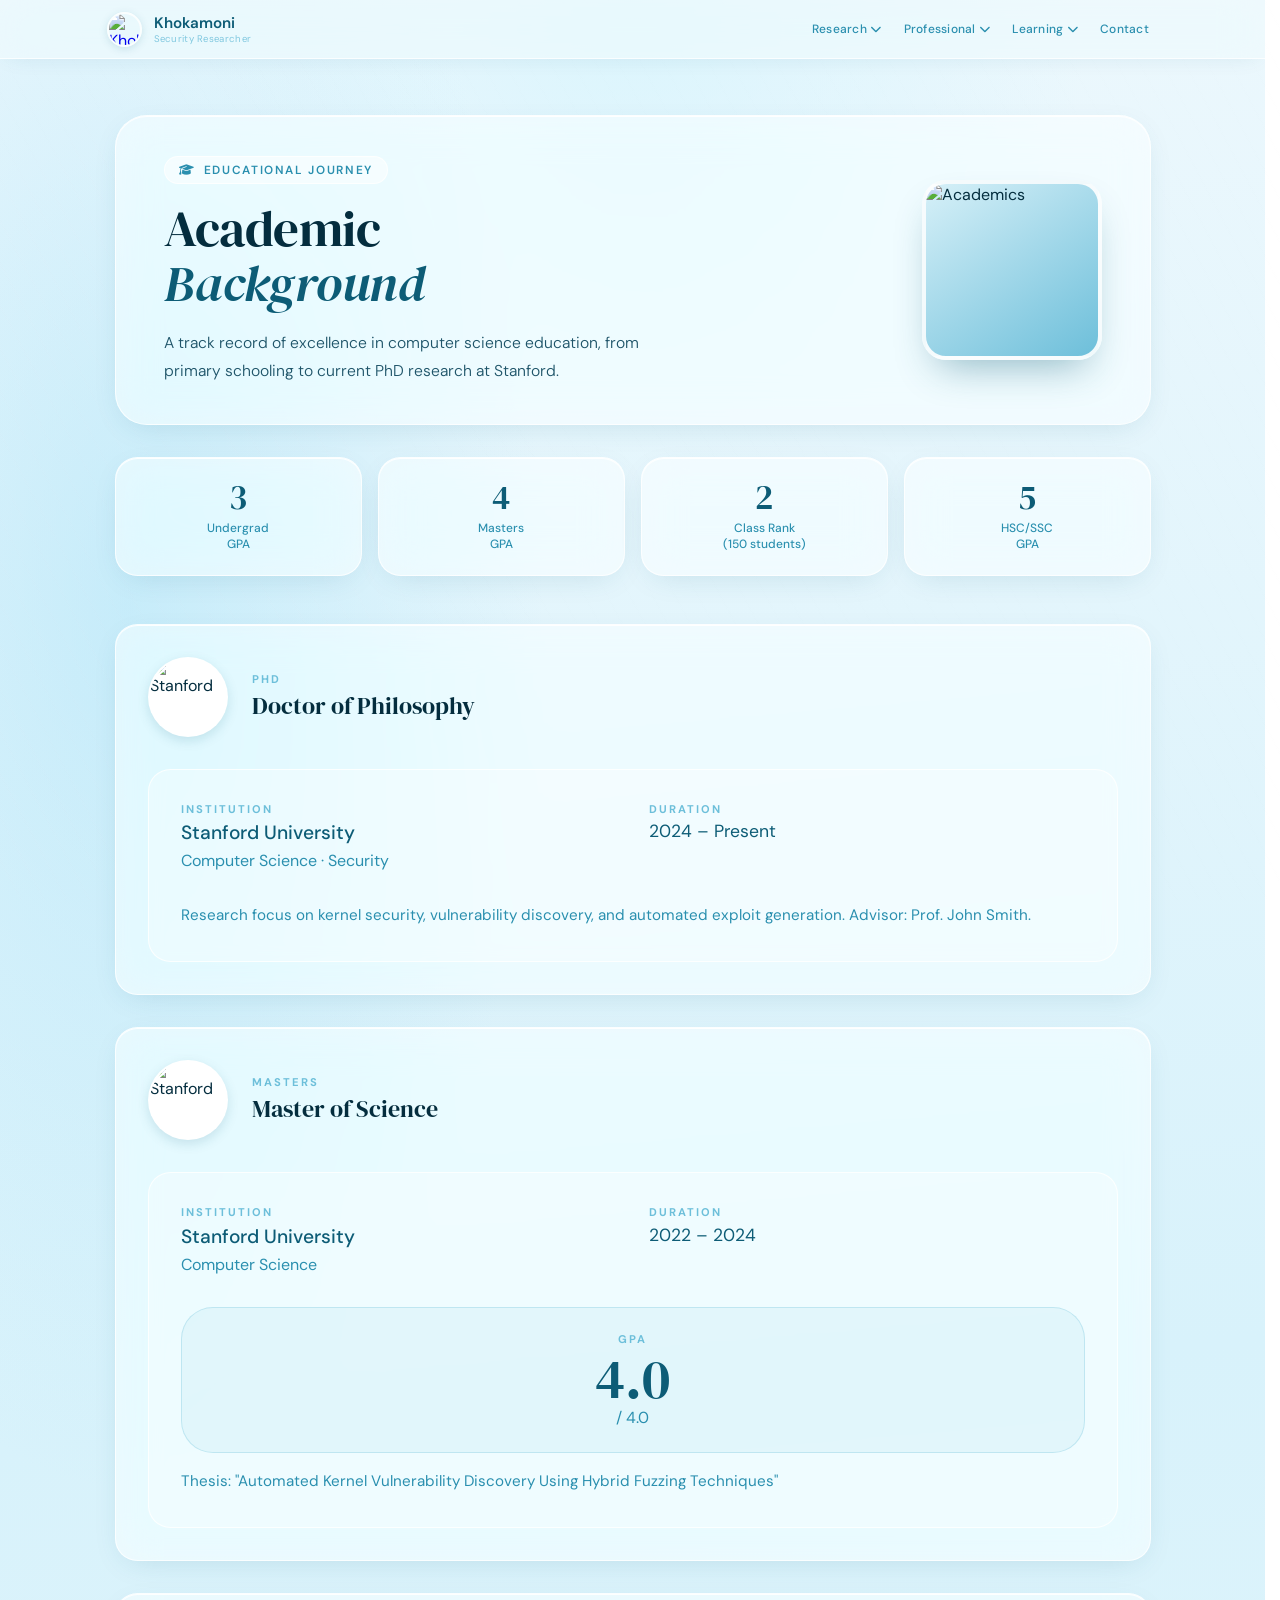
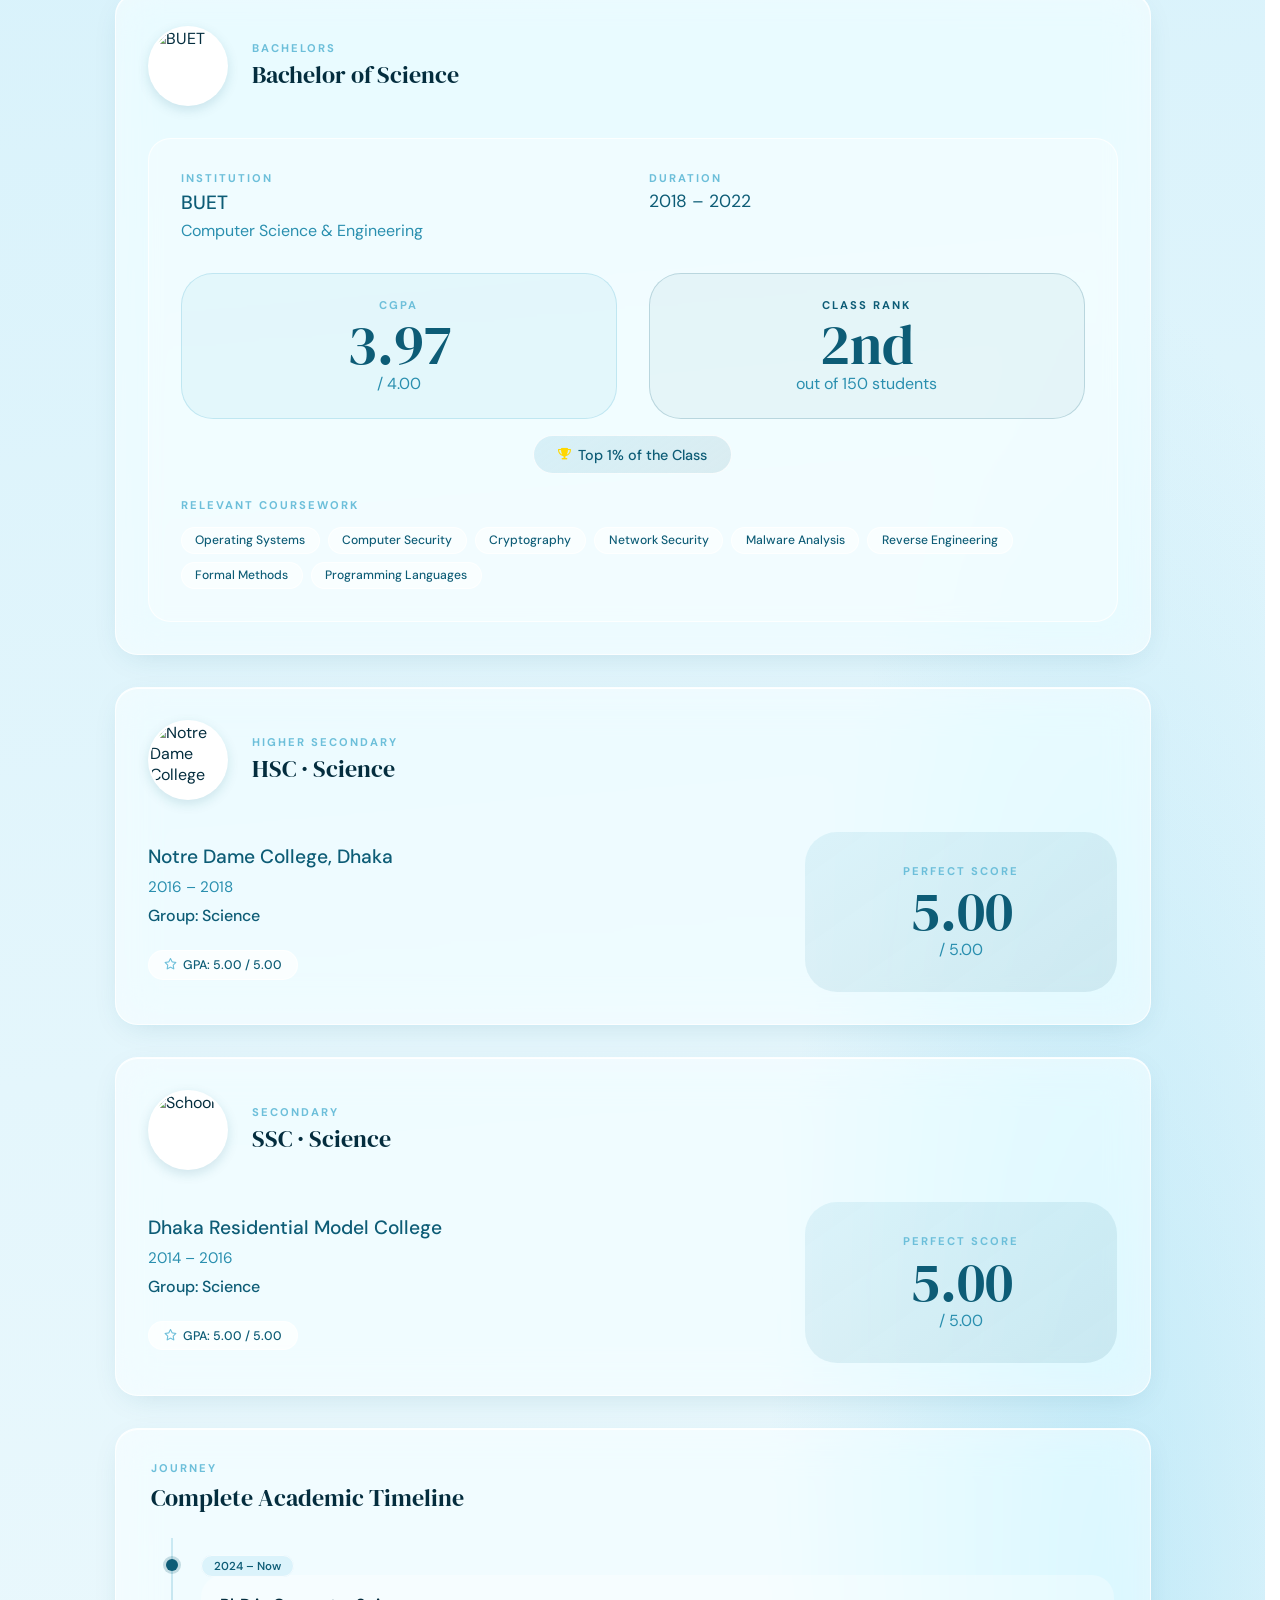
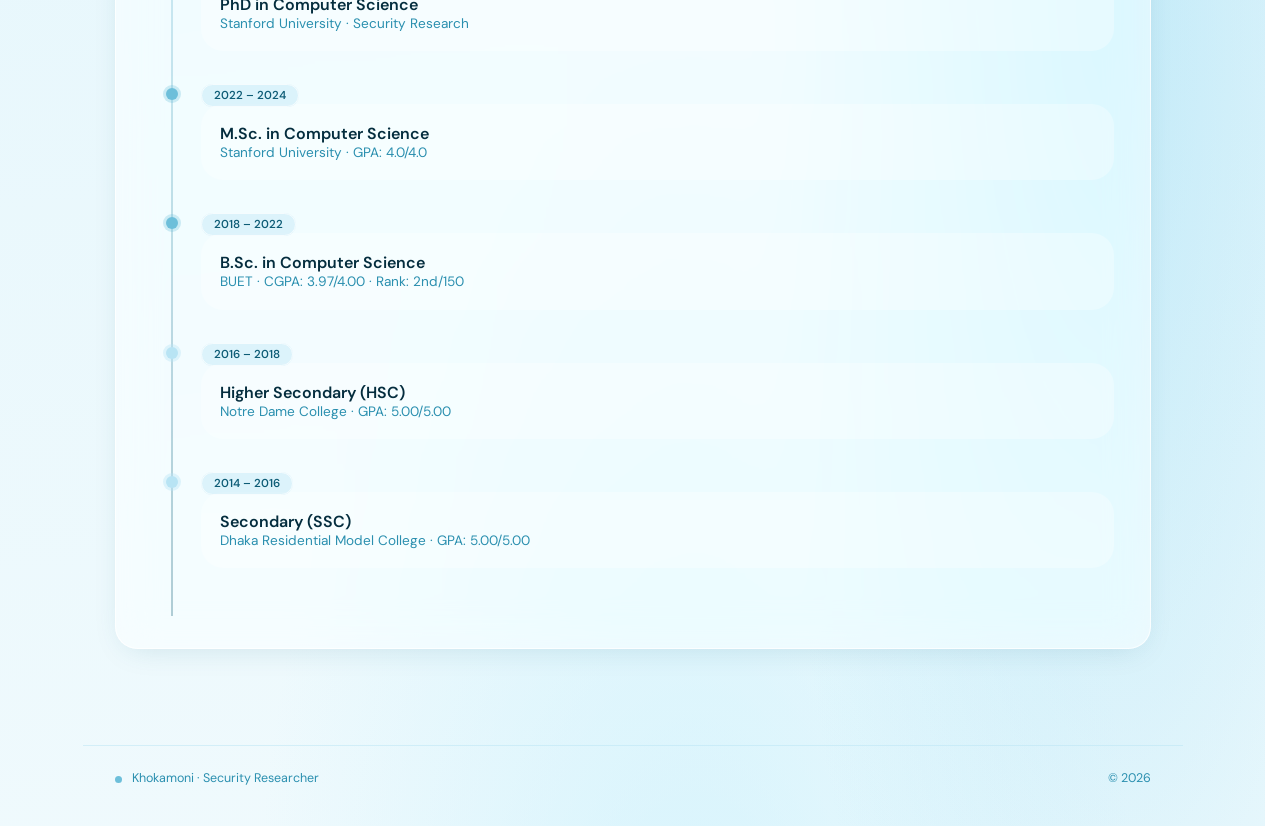
==== academics.html @ 945f4820 "Add all blueprint" ====
<!DOCTYPE html>
<html lang="en">
<head>
    <meta charset="UTF-8">
    <meta name="viewport" content="width=device-width, initial-scale=1.0">
    <title>Academics - Khokamoni · Security Researcher</title>
    
    <!-- Fonts -->
    <link rel="preconnect" href="https://fonts.googleapis.com">
    <link rel="preconnect" href="https://fonts.gstatic.com" crossorigin>
    <link href="https://fonts.googleapis.com/css2?family=DM+Sans:wght@300;400;500;600&family=DM+Serif+Display&display=swap" rel="stylesheet">
    
    <!-- Font Awesome -->
    <link rel="stylesheet" href="https://cdnjs.cloudflare.com/ajax/libs/font-awesome/6.5.0/css/all.min.css">
    
    <!-- Custom CSS -->
    <link rel="stylesheet" href="css/style.css">
</head>
<body>
    <!-- Navbar (same structure) -->
    <nav>
        <div class="nav-inner">
            <a href="index.html" class="nav-brand">
                <div class="profile-image-container">
                    <img src="images/profile/khoka.jpeg" alt="Khokamoni" class="profile-image">
                </div>
                <div class="brand-text">
                    <span class="brand-name">Khokamoni</span>
                    <span class="brand-alias">Security Researcher</span>
                </div>
            </a>
            
            <button class="menu-toggle" id="menuToggle">
                <span class="menu-toggle__line menu-toggle__line--1"></span>
                <span class="menu-toggle__line menu-toggle__line--2"></span>
            </button>
            
            <ul class="nav-links" id="navLinks">
                <li class="dropdown">
                    <a href="javascript:void(0);" class="dropdown-toggle">
                        Research <i class="fa-solid fa-chevron-down dropdown-arrow"></i>
                    </a>
                    <ul class="dropdown-menu">
                        <li><a href="research.html">Research Areas</a></li>
                        <li><a href="publications.html">Publications</a></li>
                        <li><a href="cves.html">CVEs</a></li>
                        <li><a href="projects.html">Projects</a></li>
                    </ul>
                </li>
                
                <li class="dropdown">
                    <a href="javascript:void(0);" class="dropdown-toggle">
                        Professional <i class="fa-solid fa-chevron-down dropdown-arrow"></i>
                    </a>
                    <ul class="dropdown-menu">
                        <li><a href="experience.html">Experience</a></li>
                        <li><a href="affiliation.html">Affiliations</a></li>
                        <li><a href="academics.html" class="active">Academics</a></li>
                        <li><a href="achievements.html">Achievements</a></li>
                    </ul>
                </li>
                
                <li class="dropdown">
                    <a href="javascript:void(0);" class="dropdown-toggle">
                        Learning <i class="fa-solid fa-chevron-down dropdown-arrow"></i>
                    </a>
                    <ul class="dropdown-menu">
                        <li><a href="mooc.html">MOOC Certifications</a></li>
                        <li><a href="blog/index.html">Blog</a></li>
                    </ul>
                </li>
                
                <li><a href="contact.html">Contact</a></li>
            </ul>
        </div>
    </nav>

    <main class="page">
        <!-- Hero -->
        <section class="hero glass" style="padding: 2.5rem 3rem;">
            <div class="hero-text">
                <div class="hero-eyebrow">
                    <i class="fa-solid fa-graduation-cap"></i>
                    Educational Journey
                </div>
                <h1 class="hero-name">Academic<br><em>Background</em></h1>
                <p class="hero-bio">
                    A track record of excellence in computer science education,
                    from primary schooling to current PhD research at Stanford.
                </p>
            </div>
            <div class="hero-avatar-container">
                <img src="images/profile/academics-bio.jpg" alt="Academics" class="hero-bio-image">
            </div>
        </section>

        <!-- Stats -->
        <div class="stats-row" style="margin-top: 2rem;">
            <div class="stat-card glass">
                <div class="stat-val">3.97</div>
                <div class="stat-lbl">Undergrad<br>GPA</div>
            </div>
            <div class="stat-card glass">
                <div class="stat-val">4.0</div>
                <div class="stat-lbl">Masters<br>GPA</div>
            </div>
            <div class="stat-card glass">
                <div class="stat-val">2nd</div>
                <div class="stat-lbl">Class Rank<br>(150 students)</div>
            </div>
            <div class="stat-card glass">
                <div class="stat-val">5.00</div>
                <div class="stat-lbl">HSC/SSC<br>GPA</div>
            </div>
        </div>

        <!-- PhD Section -->
        <section style="margin-top: 3rem;">
            <div class="panel glass" style="padding: 2rem; margin-bottom: 2rem;">
                <div class="academic-header">
                    <div class="academic-icon" style="background: white;">
                        <img src="images/institutions/stanford-logo.png" alt="Stanford" class="circular-logo">
                    </div>
                    <div>
                        <p class="sec-eye" style="margin-bottom: 0.2rem;">PhD</p>
                        <h2 class="sec-title" style="margin-bottom: 0;">Doctor of Philosophy</h2>
                    </div>
                </div>

                <div class="academic-detail-card">
                    <div class="academic-info-grid">
                        <div>
                            <p class="sec-eye" style="margin-bottom: 0.3rem;">Institution</p>
                            <p class="academic-institution-name">Stanford University</p>
                            <p class="academic-field-study">Computer Science · Security</p>
                        </div>
                        <div>
                            <p class="sec-eye" style="margin-bottom: 0.3rem;">Duration</p>
                            <p class="academic-duration">2024 – Present</p>
                        </div>
                    </div>
                    <p style="font-size: 0.95rem; color: var(--w-current); line-height: 1.7;">
                        Research focus on kernel security, vulnerability discovery, and automated exploit generation.
                        Advisor: Prof. John Smith.
                    </p>
                </div>
            </div>

            <!-- Masters Section -->
            <div class="panel glass" style="padding: 2rem; margin-bottom: 2rem;">
                <div class="academic-header">
                    <div class="academic-icon" style="background: white;">
                        <img src="images/institutions/stanford-logo.png" alt="Stanford" class="circular-logo">
                    </div>
                    <div>
                        <p class="sec-eye" style="margin-bottom: 0.2rem;">Masters</p>
                        <h2 class="sec-title" style="margin-bottom: 0;">Master of Science</h2>
                    </div>
                </div>

                <div class="academic-detail-card">
                    <div class="academic-info-grid">
                        <div>
                            <p class="sec-eye" style="margin-bottom: 0.3rem;">Institution</p>
                            <p class="academic-institution-name">Stanford University</p>
                            <p class="academic-field-study">Computer Science</p>
                        </div>
                        <div>
                            <p class="sec-eye" style="margin-bottom: 0.3rem;">Duration</p>
                            <p class="academic-duration">2022 – 2024</p>
                        </div>
                    </div>

                    <div class="academic-gpa-row">
                        <div class="academic-gpa-card">
                            <p class="sec-eye" style="color: var(--w-teal);">GPA</p>
                            <p class="academic-gpa-value">4.0</p>
                            <p class="academic-gpa-scale">/ 4.0</p>
                        </div>
                    </div>

                    <p style="font-size: 0.95rem; color: var(--w-current); line-height: 1.7; margin-top: 1rem;">
                        Thesis: "Automated Kernel Vulnerability Discovery Using Hybrid Fuzzing Techniques"
                    </p>
                </div>
            </div>

            <!-- Bachelors Section -->
            <div class="panel glass" style="padding: 2rem; margin-bottom: 2rem;">
                <div class="academic-header">
                    <div class="academic-icon" style="background: white;">
                        <img src="images/institutions/buet-logo.png" alt="BUET" class="circular-logo">
                    </div>
                    <div>
                        <p class="sec-eye" style="margin-bottom: 0.2rem;">Bachelors</p>
                        <h2 class="sec-title" style="margin-bottom: 0;">Bachelor of Science</h2>
                    </div>
                </div>

                <div class="academic-detail-card">
                    <div class="academic-info-grid">
                        <div>
                            <p class="sec-eye" style="margin-bottom: 0.3rem;">Institution</p>
                            <p class="academic-institution-name">BUET</p>
                            <p class="academic-field-study">Computer Science & Engineering</p>
                        </div>
                        <div>
                            <p class="sec-eye" style="margin-bottom: 0.3rem;">Duration</p>
                            <p class="academic-duration">2018 – 2022</p>
                        </div>
                    </div>

                    <div class="academic-gpa-row">
                        <div class="academic-gpa-card">
                            <p class="sec-eye" style="color: var(--w-teal);">CGPA</p>
                            <p class="academic-gpa-value">3.97</p>
                            <p class="academic-gpa-scale">/ 4.00</p>
                        </div>
                        <div class="academic-rank-card">
                            <p class="sec-eye" style="color: var(--w-depth);">Class Rank</p>
                            <p class="academic-rank-value">2nd</p>
                            <p class="academic-rank-desc">out of 150 students</p>
                        </div>
                    </div>

                    <div class="academic-badge-container">
                        <span class="tag academic-badge">
                            <i class="fa-solid fa-trophy" style="color: #ffd700;"></i>
                            Top 1% of the Class
                        </span>
                    </div>

                    <!-- Key Courses -->
                    <div style="margin-top: 1.5rem;">
                        <p class="sec-eye" style="margin-bottom: 0.8rem;">Relevant Coursework</p>
                        <div class="chips">
                            <span class="chip">Operating Systems</span>
                            <span class="chip">Computer Security</span>
                            <span class="chip">Cryptography</span>
                            <span class="chip">Network Security</span>
                            <span class="chip">Malware Analysis</span>
                            <span class="chip">Reverse Engineering</span>
                            <span class="chip">Formal Methods</span>
                            <span class="chip">Programming Languages</span>
                        </div>
                    </div>
                </div>
            </div>

            <!-- Higher Secondary (HSC) -->
            <div class="panel glass" style="padding: 2rem; margin-bottom: 2rem;">
                <div class="academic-header">
                    <div class="academic-icon" style="background: white;">
                        <img src="images/institutions/ndc-logo.png" alt="Notre Dame College" class="circular-logo">
                    </div>
                    <div>
                        <p class="sec-eye" style="margin-bottom: 0.2rem;">Higher Secondary</p>
                        <h2 class="sec-title" style="margin-bottom: 0;">HSC · Science</h2>
                    </div>
                </div>

                <div class="school-grid">
                    <div>
                        <p class="school-institution">Notre Dame College, Dhaka</p>
                        <p class="school-duration">2016 – 2018</p>
                        <p class="school-group">Group: Science</p>
                        
                        <div style="margin-top: 1.5rem;">
                            <span class="tag" style="background: rgba(255,255,255,0.7);">
                                <i class="fa-regular fa-star"></i> GPA: 5.00 / 5.00
                            </span>
                        </div>
                    </div>
                    
                    <div class="school-gpa-card">
                        <p class="sec-eye" style="color: var(--w-teal);">Perfect Score</p>
                        <p class="school-gpa-value">5.00</p>
                        <p class="school-gpa-scale">/ 5.00</p>
                    </div>
                </div>
            </div>

            <!-- Secondary (SSC) -->
            <div class="panel glass" style="padding: 2rem; margin-bottom: 2rem;">
                <div class="academic-header">
                    <div class="academic-icon" style="background: white;">
                        <img src="images/institutions/school-logo.png" alt="School" class="circular-logo">
                    </div>
                    <div>
                        <p class="sec-eye" style="margin-bottom: 0.2rem;">Secondary</p>
                        <h2 class="sec-title" style="margin-bottom: 0;">SSC · Science</h2>
                    </div>
                </div>

                <div class="school-grid">
                    <div>
                        <p class="school-institution">Dhaka Residential Model College</p>
                        <p class="school-duration">2014 – 2016</p>
                        <p class="school-group">Group: Science</p>
                        
                        <div style="margin-top: 1.5rem;">
                            <span class="tag" style="background: rgba(255,255,255,0.7);">
                                <i class="fa-regular fa-star"></i> GPA: 5.00 / 5.00
                            </span>
                        </div>
                    </div>
                    
                    <div class="school-gpa-card">
                        <p class="sec-eye" style="color: var(--w-teal);">Perfect Score</p>
                        <p class="school-gpa-value">5.00</p>
                        <p class="school-gpa-scale">/ 5.00</p>
                    </div>
                </div>
            </div>
        </section>

        <!-- Academic Timeline -->
        <section style="margin-top: 2rem;">
            <div class="panel glass">
                <p class="sec-eye">Journey</p>
                <h2 class="sec-title">Complete Academic Timeline</h2>
                
                <div class="timeline-container">
                    <div class="timeline-line"></div>
                    <div class="timeline-items">
                        <div class="timeline-item">
                            <div class="timeline-marker timeline-marker-current"></div>
                            <span class="tl-date current-date">2024 – Now</span>
                            <div class="timeline-content">
                                <p class="timeline-title">PhD in Computer Science</p>
                                <p class="timeline-subtitle">Stanford University · Security Research</p>
                            </div>
                        </div>
                        
                        <div class="timeline-item">
                            <div class="timeline-marker timeline-marker-masters"></div>
                            <span class="tl-date">2022 – 2024</span>
                            <div class="timeline-content">
                                <p class="timeline-title">M.Sc. in Computer Science</p>
                                <p class="timeline-subtitle">Stanford University · GPA: 4.0/4.0</p>
                            </div>
                        </div>
                        
                        <div class="timeline-item">
                            <div class="timeline-marker timeline-marker-bachelors"></div>
                            <span class="tl-date">2018 – 2022</span>
                            <div class="timeline-content">
                                <p class="timeline-title">B.Sc. in Computer Science</p>
                                <p class="timeline-subtitle">BUET · CGPA: 3.97/4.00 · Rank: 2nd/150</p>
                            </div>
                        </div>
                        
                        <div class="timeline-item">
                            <div class="timeline-marker timeline-marker-other"></div>
                            <span class="tl-date">2016 – 2018</span>
                            <div class="timeline-content">
                                <p class="timeline-title">Higher Secondary (HSC)</p>
                                <p class="timeline-subtitle">Notre Dame College · GPA: 5.00/5.00</p>
                            </div>
                        </div>
                        
                        <div class="timeline-item">
                            <div class="timeline-marker timeline-marker-other"></div>
                            <span class="tl-date">2014 – 2016</span>
                            <div class="timeline-content">
                                <p class="timeline-title">Secondary (SSC)</p>
                                <p class="timeline-subtitle">Dhaka Residential Model College · GPA: 5.00/5.00</p>
                            </div>
                        </div>
                    </div>
                </div>
            </div>
        </section>
    </main>

    <footer class="site-footer">
        <p><span class="pulse-dot"></span> Khokamoni · Security Researcher</p>
        <p>© 2026</p>
    </footer>

    <script src="js/main.js"></script>
</body>
</html>
---- css/style.css ----
/* ============================================
   CLEAR WATER THEME - Complete CSS
   ============================================ */

:root {
    /* water tones */
    --w-deep:      #e8f6fb;
    --w-surface:   #f0fafd;
    --w-shallow:   #d6f0f8;
    --w-mid:       #b8e4f4;
    --w-teal:      #6dbfda;
    --w-current:   #2a8faf;
    --w-depth:     #0d5c76;
    --w-abyss:     #042d3e;

    /* glass surfaces */
    --glass-1:  rgba(255, 255, 255, 0.55);
    --glass-2:  rgba(240, 250, 253, 0.40);
    --glass-3:  rgba(230, 247, 253, 0.25);
    --glass-border: rgba(255, 255, 255, 0.75);
    --glass-blur: blur(20px) saturate(160%);

    /* shadows */
    --shadow-card:  0 8px 32px -12px rgba(13, 92, 118, 0.18);
    --shadow-hover: 0 20px 48px -16px rgba(13, 92, 118, 0.30);
    --shadow-nav:   0 2px 24px -8px  rgba(13, 92, 118, 0.14);

    /* layout */
    --radius-sm:  0.85rem;
    --radius-md:  1.4rem;
    --radius-lg:  2rem;
    --radius-pill: 100px;
    --max-w: 1100px;
    --trans: all 0.22s cubic-bezier(0.4, 0, 0.2, 1);
}

/* ===== RESET ===== */
*,
*::before,
*::after {
    margin: 0;
    padding: 0;
    box-sizing: border-box;
}

html {
    scroll-behavior: smooth;
    font-size: 16px;
    overflow-y: scroll;
    scrollbar-gutter: stable;
}

body {
    font-family: "DM Sans", system-ui, sans-serif;
    color: var(--w-abyss);
    min-height: 100vh;
    background: radial-gradient(ellipse 60% 40% at 10% 15%, rgba(174, 228, 248, 0.55) 0%, transparent 55%),
                radial-gradient(ellipse 50% 60% at 88% 80%, rgba(147, 218, 243, 0.45) 0%, transparent 55%),
                radial-gradient(ellipse 70% 50% at 55% 105%, rgba(200, 240, 252, 0.65) 0%, transparent 50%),
                radial-gradient(ellipse 90% 30% at 50% 0%, rgba(215, 244, 253, 0.80) 0%, transparent 40%),
                linear-gradient(175deg, #edf8fd 0%, #d8f2fb 35%, #e4f6fc 65%, #f0fafd 100%);
    overflow-x: hidden;
}

body::before {
    content: "";
    position: fixed;
    inset: 0;
    z-index: 0;
    pointer-events: none;
    background: repeating-linear-gradient(62deg,
            transparent 0px,
            transparent 18px,
            rgba(255, 255, 255, 0.045) 18px,
            rgba(255, 255, 255, 0.045) 20px);
    opacity: 0.6;
}

/* ===== NAVBAR ===== */
nav {
    position: sticky;
    top: 0;
    z-index: 200;
    background: rgba(240, 250, 253, 0.72);
    backdrop-filter: var(--glass-blur);
    -webkit-backdrop-filter: var(--glass-blur);
    border-bottom: 1px solid var(--glass-border);
    box-shadow: var(--shadow-nav);
    width: 100%;
}

.nav-inner {
    max-width: var(--max-w);
    margin: 0 auto;
    padding: 0 1.5rem;
    height: 58px;
    display: flex;
    align-items: center;
    justify-content: space-between;
    position: relative;
}

/* Brand Styles */
.nav-brand {
    display: flex;
    align-items: center;
    gap: 0.75rem;
    text-decoration: none;
}

.brand-text {
    display: flex;
    flex-direction: column;
    line-height: 1.2;
}

.brand-name {
    font-size: 0.95rem;
    font-weight: 600;
    color: var(--w-depth);
}

.brand-alias {
    font-size: 0.6rem;
    font-weight: 400;
    color: var(--w-teal);
    letter-spacing: 0.3px;
    opacity: 0.85;
    margin-top: 1px;
}

.profile-image-container {
    width: 35px;
    height: 35px;
    border-radius: 50%;
    overflow: hidden;
    border: 2px solid rgba(255, 255, 255, 0.8);
    box-shadow: 0 2px 8px rgba(13, 92, 118, 0.15);
    flex-shrink: 0;
}

.profile-image {
    width: 100%;
    height: 100%;
    object-fit: cover;
}

.drop-icon {
    width: 26px;
    height: 26px;
    border-radius: 50%;
    background: linear-gradient(145deg, var(--w-mid), var(--w-teal));
    display: inline-flex;
    align-items: center;
    justify-content: center;
    color: #fff;
    font-size: 0.7rem;
    box-shadow: 0 4px 10px -4px rgba(42, 143, 175, 0.5);
}

/* Desktop Navigation Links */
.nav-links {
    display: flex;
    align-items: center;
    gap: 0.2rem;
    list-style: none;
    margin: 0;
    padding: 0;
}

.nav-links li {
    margin: 0;
    padding: 0;
    position: relative;
}

.nav-links a {
    font-size: 0.75rem;
    font-weight: 500;
    color: var(--w-current);
    text-decoration: none;
    padding: 0.35rem 0.6rem;
    border-radius: 100px;
    transition: var(--trans);
    display: inline-block;
    white-space: nowrap;
    letter-spacing: 0.02em;
}

.nav-links a:hover,
.nav-links a.active {
    background: rgba(255, 255, 255, 0.6);
    color: var(--w-depth);
}

/* Dropdown Styles */
.dropdown-toggle {
    display: flex;
    align-items: center;
    gap: 0.3rem;
}

.dropdown-arrow {
    font-size: 0.7rem;
    transition: transform 0.3s ease;
}

.dropdown:hover .dropdown-arrow {
    transform: rotate(180deg);
}

.dropdown-menu {
    position: absolute;
    top: 100%;
    left: 0;
    min-width: 200px;
    background: rgba(240, 250, 253, 0.95);
    backdrop-filter: var(--glass-blur);
    border-radius: 12px;
    padding: 0.5rem 0;
    margin-top: 0.5rem;
    list-style: none;
    opacity: 0;
    visibility: hidden;
    transform: translateY(-10px);
    transition: all 0.3s ease;
    box-shadow: 0 8px 24px rgba(13, 92, 118, 0.15);
    border: 1px solid var(--glass-border);
    z-index: 1000;
}

.dropdown:hover .dropdown-menu {
    opacity: 1;
    visibility: visible;
    transform: translateY(0);
}

.dropdown-menu li {
    width: 100%;
}

.dropdown-menu a {
    display: block;
    padding: 0.6rem 1.2rem;
    font-size: 0.8rem;
    border-radius: 0;
    white-space: nowrap;
    width: 100%;
    text-align: left;
}

.dropdown-menu a:hover {
    background: rgba(255, 255, 255, 0.8);
}

.dropdown-menu a.active {
    background: rgba(255, 255, 255, 0.8);
    font-weight: 600;
}

/* Menu Toggle */
.menu-toggle {
    display: none;
    background: none;
    border: none;
    cursor: pointer;
    padding: 0;
    width: 40px;
    height: 40px;
    position: relative;
    z-index: 1001;
    outline: none;
}

.menu-toggle__line {
    display: block;
    width: 22px;
    height: 2px;
    background-color: var(--w-depth);
    border-radius: 2px;
    margin: 0 auto;
    position: absolute;
    left: 9px;
    transition: transform 0.3s cubic-bezier(0.4, 0, 0.2, 1),
                top 0.3s cubic-bezier(0.4, 0, 0.2, 1);
}

.menu-toggle__line--1 {
    top: 14px;
}

.menu-toggle__line--2 {
    top: 24px;
}

.menu-toggle.open .menu-toggle__line--1 {
    transform: rotate(45deg);
    top: 19px;
}

.menu-toggle.open .menu-toggle__line--2 {
    transform: rotate(-45deg);
    top: 19px;
}

/* ===== PAGE WRAPPER ===== */
.page {
    position: relative;
    z-index: 10;
    max-width: var(--max-w);
    margin: 0 auto;
    padding: 3.5rem 2rem 6rem;
}

/* ===== GLASS CARD BASE ===== */
.glass {
    background: var(--glass-1);
    backdrop-filter: var(--glass-blur);
    -webkit-backdrop-filter: var(--glass-blur);
    border: 1px solid var(--glass-border);
    box-shadow: var(--shadow-card);
}

/* ===== HERO SECTION ===== */
.hero {
    display: flex;
    flex-wrap: wrap;
    gap: 3rem;
    align-items: center;
    border-radius: var(--radius-lg);
    padding: 3.5rem 3.5rem;
    margin-bottom: 2rem;
    box-shadow: var(--shadow-card),
                inset 0 1px 0 rgba(255, 255, 255, 0.9);
}

.hero-text {
    flex: 1 1 340px;
}

.hero-eyebrow {
    display: inline-flex;
    align-items: center;
    gap: 0.5rem;
    font-size: 0.74rem;
    font-weight: 600;
    letter-spacing: 0.14em;
    text-transform: uppercase;
    color: var(--w-current);
    background: rgba(255, 255, 255, 0.5);
    border: 1px solid rgba(255, 255, 255, 0.75);
    border-radius: var(--radius-pill);
    padding: 0.3rem 0.9rem;
    margin-bottom: 1.1rem;
}

.hero-name {
    font-family: "DM Serif Display", Georgia, serif;
    font-size: clamp(2.1rem, 4.5vw, 3.2rem);
    font-weight: 400;
    line-height: 1.08;
    color: var(--w-abyss);
    letter-spacing: -0.01em;
    margin-bottom: 1.1rem;
}

.hero-name em {
    font-style: italic;
    color: var(--w-depth);
}

.hero-bio {
    font-size: 0.98rem;
    font-weight: 330;
    line-height: 1.75;
    color: #1e5469;
    max-width: 500px;
}

.hero-tags {
    display: flex;
    flex-wrap: wrap;
    gap: 0.55rem;
    margin-top: 1.6rem;
}

.tag {
    display: inline-flex;
    align-items: center;
    gap: 0.4rem;
    font-size: 0.78rem;
    font-weight: 500;
    background: rgba(255, 255, 255, 0.50);
    color: var(--w-depth);
    border: 1px solid rgba(255, 255, 255, 0.80);
    border-radius: var(--radius-pill);
    padding: 0.35rem 0.95rem;
    text-decoration: none;
}

.tag i {
    color: var(--w-teal);
    font-size: 0.72rem;
}

.hero-cta {
    display: flex;
    gap: 0.75rem;
    flex-wrap: wrap;
    margin-top: 2rem;
}

.hero-avatar-container {
    flex: 0 0 auto;
    width: 180px;
    height: 180px;
    border-radius: 24px;
    overflow: hidden;
    background: linear-gradient(145deg, var(--w-shallow), var(--w-teal));
    border: 4px solid rgba(255, 255, 255, 0.90);
    box-shadow: 0 20px 40px -16px rgba(13, 92, 118, 0.45);
}

.hero-bio-image {
    width: 100%;
    height: 100%;
    object-fit: cover;
}

/* ===== BUTTONS ===== */
.btn {
    display: inline-flex;
    align-items: center;
    gap: 0.45rem;
    font-family: "DM Sans", sans-serif;
    font-size: 0.85rem;
    font-weight: 550;
    padding: 0.65rem 1.55rem;
    border-radius: var(--radius-pill);
    text-decoration: none;
    cursor: pointer;
    border: none;
    transition: var(--trans);
    white-space: nowrap;
}

.btn-primary {
    background: linear-gradient(135deg, var(--w-depth) 0%, var(--w-current) 100%);
    color: #fff;
    box-shadow: 0 8px 22px -8px rgba(13, 92, 118, 0.50);
}

.btn-primary:hover {
    transform: translateY(-2px);
    box-shadow: 0 14px 28px -10px rgba(13, 92, 118, 0.55);
}

.btn-ghost {
    background: rgba(255, 255, 255, 0.52);
    color: var(--w-depth);
    border: 1px solid rgba(255, 255, 255, 0.85);
    backdrop-filter: blur(8px);
}

.btn-ghost:hover {
    background: rgba(255, 255, 255, 0.80);
    transform: translateY(-2px);
}

/* ===== STATS ROW ===== */
.stats-row {
    display: grid;
    grid-template-columns: repeat(auto-fit, minmax(140px, 1fr));
    gap: 1rem;
    margin-bottom: 2.2rem;
}

.stat-card {
    border-radius: var(--radius-md);
    padding: 1.4rem 1.5rem;
    text-align: center;
    box-shadow: var(--shadow-card),
                inset 0 1px 0 rgba(255, 255, 255, 0.90);
    transition: var(--trans);
}

.stat-card:hover {
    transform: translateY(-3px);
    box-shadow: var(--shadow-hover);
}

.stat-val {
    font-family: "DM Serif Display", serif;
    font-size: 2.1rem;
    font-weight: 400;
    color: var(--w-depth);
    line-height: 1;
}

.stat-lbl {
    font-size: 0.75rem;
    font-weight: 480;
    color: var(--w-current);
    margin-top: 0.35rem;
    line-height: 1.35;
}

/* ===== SECTION LABELS ===== */
.sec-eye {
    font-size: 0.70rem;
    font-weight: 700;
    letter-spacing: 0.18em;
    text-transform: uppercase;
    color: var(--w-teal);
    margin-bottom: 0.35rem;
}

.sec-title {
    font-family: "DM Serif Display", serif;
    font-size: 1.5rem;
    font-weight: 400;
    color: var(--w-abyss);
    margin-bottom: 1.5rem;
}

/* ===== RESEARCH GRID ===== */
.research-grid {
    display: grid;
    grid-template-columns: repeat(auto-fit, minmax(170px, 1fr));
    gap: 1.1rem;
    margin-bottom: 2.2rem;
}

.res-card {
    border-radius: var(--radius-md);
    padding: 1.7rem 1.2rem 1.5rem;
    text-align: center;
    transition: var(--trans);
    box-shadow: var(--shadow-card),
                inset 0 1px 0 rgba(255, 255, 255, 0.90);
}

.res-card:hover {
    transform: translateY(-5px);
    box-shadow: var(--shadow-hover);
    background: var(--glass-1);
}

.res-icon {
    width: 54px;
    height: 54px;
    border-radius: 1.1rem;
    background: linear-gradient(145deg, rgba(255, 255, 255, 0.90), rgba(216, 242, 251, 0.75));
    display: inline-flex;
    align-items: center;
    justify-content: center;
    font-size: 1.45rem;
    color: var(--w-current);
    margin-bottom: 1rem;
    box-shadow: 0 4px 12px -6px rgba(42, 143, 175, 0.25),
                inset 0 1px 2px rgba(255, 255, 255, 1);
}

.res-card h4 {
    font-size: 0.88rem;
    font-weight: 600;
    color: var(--w-abyss);
    margin-bottom: 0.3rem;
    line-height: 1.3;
}

.res-card p {
    font-size: 0.76rem;
    font-weight: 380;
    color: var(--w-current);
    line-height: 1.55;
}

/* ===== TWO COLUMN LAYOUT ===== */
.two-col {
    display: grid;
    grid-template-columns: 1.05fr 0.95fr;
    gap: 1.5rem;
    margin-bottom: 2.2rem;
}

/* ===== PANEL ===== */
.panel {
    border-radius: var(--radius-md);
    padding: 2rem 2.2rem;
    box-shadow: var(--shadow-card),
                inset 0 1px 0 rgba(255, 255, 255, 0.90);
}

/* ===== PUBLICATIONS ===== */
.pub-list {
    list-style: none;
}

.pub-item {
    padding: 1.05rem 0;
    border-bottom: 1px solid rgba(184, 228, 244, 0.35);
}

.pub-item:last-child {
    border-bottom: none;
}

.pub-type {
    display: inline-block;
    font-size: 0.68rem;
    font-weight: 700;
    letter-spacing: 0.1em;
    text-transform: uppercase;
    color: var(--w-current);
    background: rgba(184, 228, 244, 0.40);
    border: 1px solid rgba(255, 255, 255, 0.70);
    border-radius: var(--radius-pill);
    padding: 0.15rem 0.7rem;
    margin-bottom: 0.35rem;
}

.pub-title {
    font-size: 0.91rem;
    font-weight: 520;
    color: var(--w-abyss);
    line-height: 1.45;
    margin-bottom: 0.25rem;
}

.pub-authors {
    font-size: 0.77rem;
    font-weight: 350;
    color: var(--w-current);
    font-style: italic;
}

/* ===== TIMELINE ===== */
.timeline {
    list-style: none;
}

.tl-row {
    display: flex;
    align-items: flex-start;
    gap: 1rem;
    padding: 0.95rem 0;
    border-bottom: 1px solid rgba(184, 228, 244, 0.35);
}

.tl-row:last-child {
    border-bottom: none;
}

.tl-marker {
    flex: 0 0 10px;
    width: 10px;
    height: 10px;
    border-radius: 50%;
    background: var(--w-teal);
    margin-top: 5px;
    box-shadow: 0 0 0 3px rgba(109, 191, 218, 0.25);
}

.tl-body {
    flex: 1;
}

.tl-role {
    font-size: 0.90rem;
    font-weight: 580;
    color: var(--w-abyss);
    line-height: 1.3;
}

.tl-org {
    font-size: 0.79rem;
    font-weight: 380;
    color: var(--w-current);
    margin-top: 1px;
}

.tl-date {
    flex: 0 0 auto;
    font-size: 0.72rem;
    font-weight: 560;
    color: var(--w-depth);
    background: rgba(184, 228, 244, 0.40);
    border: 1px solid rgba(255, 255, 255, 0.70);
    border-radius: var(--radius-pill);
    padding: 0.18rem 0.75rem;
    white-space: nowrap;
}

/* ===== SKILLS CHIPS ===== */
.chips {
    display: flex;
    flex-wrap: wrap;
    gap: 0.5rem;
    margin-top: 0.9rem;
}

.chip {
    font-size: 0.76rem;
    font-weight: 480;
    background: rgba(255, 255, 255, 0.52);
    color: var(--w-depth);
    border: 1px solid rgba(255, 255, 255, 0.80);
    border-radius: var(--radius-pill);
    padding: 0.28rem 0.85rem;
}

/* ===== CONTACT ===== */
.contact-panel {
    border-radius: var(--radius-lg);
    padding: 2.6rem 3rem;
    margin-bottom: 0;
    box-shadow: var(--shadow-card),
                inset 0 1px 0 rgba(255, 255, 255, 0.90);
}

.contact-bio {
    font-size: 0.96rem;
    font-weight: 330;
    line-height: 1.75;
    color: #1e5469;
    max-width: 580px;
    margin-bottom: 1.6rem;
}

.contact-links {
    display: flex;
    flex-wrap: wrap;
    gap: 0.75rem;
}

.clink {
    display: inline-flex;
    align-items: center;
    gap: 0.5rem;
    font-size: 0.84rem;
    font-weight: 500;
    color: var(--w-depth);
    text-decoration: none;
    background: rgba(255, 255, 255, 0.55);
    border: 1px solid rgba(255, 255, 255, 0.80);
    border-radius: var(--radius-pill);
    padding: 0.55rem 1.25rem;
    transition: var(--trans);
}

.clink i {
    color: var(--w-teal);
}

.clink:hover {
    background: rgba(255, 255, 255, 0.85);
    transform: translateY(-2px);
    box-shadow: 0 8px 20px -8px rgba(13, 92, 118, 0.20);
}

/* ===== FOOTER ===== */
.site-footer {
    position: relative;
    z-index: 10;
    max-width: var(--max-w);
    margin: 0 auto;
    padding: 1.5rem 2rem 2.5rem;
    border-top: 1px solid rgba(184, 228, 244, 0.50);
    display: flex;
    flex-wrap: wrap;
    gap: 0.75rem;
    justify-content: space-between;
    align-items: center;
}

.site-footer p {
    font-size: 0.78rem;
    color: var(--w-current);
    font-weight: 400;
}

.pulse-dot {
    display: inline-block;
    width: 7px;
    height: 7px;
    background: var(--w-teal);
    border-radius: 50%;
    margin-right: 7px;
    vertical-align: middle;
    animation: pulse 2.8s ease-in-out infinite;
}

@keyframes pulse {

    0%,
    100% {
        box-shadow: 0 0 0 0 rgba(109, 191, 218, 0.7);
    }

    50% {
        box-shadow: 0 0 0 5px rgba(109, 191, 218, 0);
    }
}

/* ===== DIVIDER ===== */
.divider {
    border: none;
    border-top: 1px solid rgba(184, 228, 244, 0.40);
    margin: 2rem 0;
}

/* ===== ALERT MESSAGES ===== */
.alert {
    padding: 1rem 1.5rem;
    margin-bottom: 2rem;
    border-radius: var(--radius-md);
    position: relative;
    animation: slideDown 0.3s ease;
}

.alert-success {
    background: rgba(109, 191, 218, 0.2);
    border: 1px solid var(--w-teal);
    color: var(--w-depth);
}

@keyframes slideDown {
    from {
        transform: translateY(-20px);
        opacity: 0;
    }

    to {
        transform: translateY(0);
        opacity: 1;
    }
}

/* ===== PAGINATION ===== */
.pagination {
    display: flex;
    justify-content: center;
    gap: 0.5rem;
    margin-top: 2rem;
}

.page-link {
    padding: 0.5rem 1rem;
    border-radius: var(--radius-pill);
    background: rgba(255, 255, 255, 0.5);
    color: var(--w-depth);
    text-decoration: none;
    border: 1px solid rgba(255, 255, 255, 0.8);
    transition: var(--trans);
}

.page-link:hover {
    background: rgba(255, 255, 255, 0.8);
    transform: translateY(-2px);
}

.page-current {
    padding: 0.5rem 1rem;
    background: var(--w-teal);
    color: white;
    border-radius: var(--radius-pill);
}

/* ===== ACADEMICS ===== */
.academic-header {
    display: flex;
    align-items: center;
    gap: 1.5rem;
    margin-bottom: 2rem;
    flex-wrap: wrap;
}

.academic-icon {
    width: 80px;
    height: 80px;
    border-radius: 50%;
    display: flex;
    align-items: center;
    justify-content: center;
    overflow: hidden;
    box-shadow: 0 4px 12px rgba(13, 92, 118, 0.15);
    border: 2px solid rgba(255, 255, 255, 0.8);
    flex-shrink: 0;
}

.academic-icon i {
    font-size: 2rem;
    color: var(--w-depth);
}

.circular-logo {
    width: 100%;
    height: 100%;
    object-fit: cover;
    border-radius: 50%;
}

.academic-detail-card {
    background: rgba(255, 255, 255, 0.3);
    border-radius: var(--radius-md);
    padding: 2rem;
    border: 1px solid rgba(255, 255, 255, 0.8);
}

.academic-info-grid {
    display: grid;
    grid-template-columns: 1fr 1fr;
    gap: 2rem;
    margin-bottom: 2rem;
}

.academic-institution-name {
    font-size: 1.2rem;
    font-weight: 500;
    color: var(--w-depth);
}

.academic-field-study {
    color: var(--w-current);
    margin-top: 0.3rem;
}

.academic-duration {
    font-size: 1.1rem;
    color: var(--w-depth);
}

.academic-gpa-row {
    display: flex;
    gap: 2rem;
    flex-wrap: wrap;
    justify-content: center;
    margin-bottom: 1rem;
}

.academic-gpa-card {
    flex: 1;
    min-width: 200px;
    background: rgba(109, 191, 218, 0.1);
    border-radius: var(--radius-lg);
    padding: 1.5rem;
    text-align: center;
    border: 1px solid rgba(109, 191, 218, 0.3);
}

.academic-gpa-value {
    font-family: "DM Serif Display", serif;
    font-size: 3.5rem;
    font-weight: 400;
    color: var(--w-depth);
    line-height: 1;
}

.academic-gpa-scale {
    color: var(--w-current);
}

.academic-rank-card {
    flex: 1;
    min-width: 200px;
    background: rgba(13, 92, 118, 0.05);
    border-radius: var(--radius-lg);
    padding: 1.5rem;
    text-align: center;
    border: 1px solid rgba(13, 92, 118, 0.2);
}

.academic-rank-value {
    font-family: "DM Serif Display", serif;
    font-size: 3.5rem;
    font-weight: 400;
    color: var(--w-depth);
    line-height: 1;
}

.academic-rank-desc {
    color: var(--w-current);
}

.academic-badge-container {
    margin-top: 1rem;
    margin-bottom: 1rem;
    display: flex;
    justify-content: center;
}

.academic-badge {
    font-size: 0.9rem;
    padding: 0.6rem 1.5rem;
    background: linear-gradient(145deg, rgba(109, 191, 218, 0.2), rgba(13, 92, 118, 0.1));
}

/* ===== SCHOOL LEVEL (PSC, JSC, SSC, HSC) ===== */
.school-grid {
    display: grid;
    grid-template-columns: 2fr 1fr;
    gap: 2rem;
    align-items: center;
}

.school-info {
    padding-right: 1rem;
}

.school-institution {
    font-size: 1.2rem;
    font-weight: 500;
    color: var(--w-depth);
    margin-bottom: 0.5rem;
}

.school-duration {
    color: var(--w-current);
    margin-bottom: 0.5rem;
    font-size: 0.95rem;
}

.school-group {
    font-size: 1rem;
    color: var(--w-depth);
    margin-bottom: 0.5rem;
    font-weight: 500;
}

.school-gpa-card {
    background: linear-gradient(145deg, rgba(109, 191, 218, 0.15), rgba(13, 92, 118, 0.1));
    border-radius: var(--radius-lg);
    padding: 2rem;
    text-align: center;
}

.school-gpa-value {
    font-family: "DM Serif Display", serif;
    font-size: 3.5rem;
    font-weight: 400;
    color: var(--w-depth);
    line-height: 1;
}

.school-gpa-scale {
    color: var(--w-current);
    font-size: 1rem;
}

/* ===== TIMELINE CONTAINER ===== */
.timeline-container {
    position: relative;
    padding: 1rem 0;
}

.timeline-line {
    position: absolute;
    left: 20px;
    top: 0;
    bottom: 0;
    width: 2px;
    background: linear-gradient(to bottom, var(--w-teal), var(--w-depth));
    opacity: 0.3;
}

.timeline-items {
    position: relative;
    padding-left: 50px;
}

.timeline-item {
    margin-bottom: 2rem;
    position: relative;
}

.timeline-marker {
    width: 12px;
    height: 12px;
    border-radius: 50%;
    position: absolute;
    left: -35px;
    top: 5px;
}

.timeline-marker-current {
    background: var(--w-depth);
    box-shadow: 0 0 0 3px rgba(13, 92, 118, 0.2);
}

.timeline-marker-phd {
    background: var(--w-depth);
    box-shadow: 0 0 0 3px rgba(13, 92, 118, 0.2);
}

.timeline-marker-masters {
    background: var(--w-teal);
    box-shadow: 0 0 0 3px rgba(109, 191, 218, 0.3);
}

.timeline-marker-bachelors {
    background: var(--w-teal);
    box-shadow: 0 0 0 3px rgba(109, 191, 218, 0.3);
}

.timeline-marker-other {
    background: var(--w-mid);
    box-shadow: 0 0 0 3px rgba(184, 228, 244, 0.4);
}

.marker-award {
    background: #ffd700;
    box-shadow: 0 0 0 3px rgba(255, 215, 0, 0.3);
}

.marker-scholarship {
    background: #c0c0c0;
    box-shadow: 0 0 0 3px rgba(192, 192, 192, 0.3);
}

.marker-honor {
    background: #cd7f32;
    box-shadow: 0 0 0 3px rgba(205, 127, 50, 0.3);
}

.marker-event {
    background: var(--w-teal);
    box-shadow: 0 0 0 3px rgba(109, 191, 218, 0.3);
}

.timeline-content {
    background: rgba(255, 255, 255, 0.3);
    border-radius: var(--radius-md);
    padding: 1.2rem;
}

.event-content {
    background: rgba(255, 255, 255, 0.2);
    border: 1px dashed rgba(109, 191, 218, 0.3);
}

.event-institution {
    font-size: 0.8rem;
    color: var(--w-teal);
}

.timeline-title {
    font-weight: 600;
    color: var(--w-abyss);
}

.timeline-subtitle {
    color: var(--w-current);
    font-size: 0.85rem;
}

/* ===== FEATURED ACHIEVEMENT ===== */
.featured-achievement {
    background: linear-gradient(145deg, rgba(255, 215, 0, 0.1), rgba(255, 255, 255, 0.3));
}

.featured-content {
    display: flex;
    align-items: center;
    gap: 2rem;
    flex-wrap: wrap;
    justify-content: center;
}

.featured-icon-container {
    text-align: center;
}

.featured-icon {
    width: 100px;
    height: 100px;
    border-radius: 50%;
    background: linear-gradient(145deg, #ffd700, #ffed4e);
    margin: 0 auto 1rem;
    display: flex;
    align-items: center;
    justify-content: center;
}

.featured-icon i {
    color: #8B4513;
    font-size: 3rem;
}

.featured-rank {
    font-size: 2.5rem;
}

.featured-text {
    max-width: 400px;
}

.featured-title {
    font-family: "DM Serif Display", serif;
    font-size: 1.8rem;
    color: var(--w-abyss);
    margin-bottom: 0.5rem;
}

.featured-description {
    color: var(--w-current);
    line-height: 1.6;
}

/* ===== MOOC CARDS ===== */
.mooc-card {
    transition: var(--trans);
}

.mooc-card:hover {
    transform: translateY(-5px);
    box-shadow: var(--shadow-hover);
}

/* ===== CVE CARDS ===== */
.cve-card,
.cve-list-item {
    transition: var(--trans);
}

.cve-card:hover,
.cve-list-item:hover {
    transform: translateY(-2px);
    box-shadow: var(--shadow-hover);
}

.cve-card.featured {
    border-left: 4px solid var(--w-depth);
}

.severity-badge {
    transition: var(--trans);
}

/* ===== BLOG ===== */
.blog-card,
.blog-post-item {
    transition: var(--trans);
}

.blog-card:hover,
.blog-post-item:hover {
    transform: translateY(-3px);
    box-shadow: var(--shadow-hover);
}

.blog-card.featured {
    border-left: 4px solid var(--w-depth);
}

/* ===== PROJECTS ===== */
.project-card {
    transition: var(--trans);
}

.project-card:hover {
    transform: translateY(-5px);
    box-shadow: var(--shadow-hover);
}

.project-card:hover img {
    transform: scale(1.05);
}

/* ===== HONORS & AWARDS ===== */
.honor-grid {
    display: grid;
    grid-template-columns: repeat(auto-fit, minmax(300px, 1fr));
    gap: 1.5rem;
}

.honor-card {
    background: rgba(255, 255, 255, 0.3);
    border-radius: var(--radius-md);
    padding: 1.5rem;
    border: 1px solid rgba(255, 255, 255, 0.8);
    transition: var(--trans);
}

.honor-card:hover {
    transform: translateY(-3px);
    box-shadow: var(--shadow-hover);
}

.honor-header {
    display: flex;
    align-items: center;
    gap: 1rem;
    margin-bottom: 1rem;
}

.honor-icon {
    width: 50px;
    height: 50px;
    border-radius: 50%;
    display: flex;
    align-items: center;
    justify-content: center;
    font-size: 1.3rem;
}

.award-type {
    background: rgba(255, 215, 0, 0.2);
}

.scholarship-type {
    background: rgba(192, 192, 192, 0.2);
}

.honor-type {
    background: rgba(205, 127, 50, 0.2);
}

/* ===== SECTION HEADERS ===== */
.section-header {
    display: flex;
    align-items: center;
    gap: 1rem;
    margin-bottom: 2rem;
}

.icon-gold {
    width: 50px;
    height: 50px;
    border-radius: 1rem;
    background: linear-gradient(145deg, #ffd700, #ffed4e);
    display: flex;
    align-items: center;
    justify-content: center;
}

.icon-gold i {
    color: #8B4513;
    font-size: 1.5rem;
}

.icon-silver {
    width: 50px;
    height: 50px;
    border-radius: 1rem;
    background: linear-gradient(145deg, #c0c0c0, #e0e0e0);
    display: flex;
    align-items: center;
    justify-content: center;
}

.icon-silver i {
    color: #4a4a4a;
    font-size: 1.5rem;
}

.icon-teal {
    width: 50px;
    height: 50px;
    border-radius: 1rem;
    background: linear-gradient(145deg, var(--w-teal), var(--w-depth));
    display: flex;
    align-items: center;
    justify-content: center;
}

.icon-teal i {
    color: white;
    font-size: 1.5rem;
}

/* ===== RESPONSIVE ===== */
@media (max-width: 1024px) {
    .nav-links a {
        font-size: 0.7rem;
        padding: 0.3rem 0.5rem;
    }
}

@media (max-width: 900px) {
    .nav-links a {
        font-size: 0.65rem;
        padding: 0.25rem 0.45rem;
    }

    .two-col {
        grid-template-columns: 1fr;
    }

    .hero {
        padding: 2.5rem 2rem;
    }

    .contact-panel {
        padding: 2rem 1.8rem;
    }
}

@media (max-width: 820px) {
    .two-col {
        grid-template-columns: 1fr;
    }

    .hero {
        padding: 2.5rem 2rem;
    }

    .contact-panel {
        padding: 2rem 1.8rem;
    }
}

@media (max-width: 768px) {
    .nav-inner {
        padding: 0 1rem;
    }

    .menu-toggle {
        display: block;
    }

    .nav-links {
        display: none;
        position: fixed;
        top: 58px;
        left: 0;
        right: 0;
        background: rgba(240, 250, 253, 0.98);
        backdrop-filter: var(--glass-blur);
        flex-direction: column;
        align-items: stretch;
        padding: 0.5rem 1rem 1.5rem;
        gap: 0.3rem;
        border-bottom: 1px solid rgba(255, 255, 255, 0.8);
        box-shadow: 0 8px 32px rgba(13, 92, 118, 0.15);
        max-height: calc(100vh - 58px);
        overflow-y: auto;
        z-index: 1000;
        opacity: 0;
        transform: translateY(-10px);
        transition: opacity 0.3s ease, transform 0.3s ease;
        pointer-events: none;
    }

    .nav-links.show {
        display: flex;
        opacity: 1;
        transform: translateY(0);
        pointer-events: all;
    }

    .nav-links li {
        width: 100%;
        opacity: 0;
        transform: translateY(-10px);
        transition: opacity 0.3s ease, transform 0.3s ease;
        transition-delay: calc(0.05s * var(--item-index, 0));
    }

    .nav-links.show li {
        opacity: 1;
        transform: translateY(0);
    }

    .nav-links li:nth-child(1) {
        --item-index: 1;
    }

    .nav-links li:nth-child(2) {
        --item-index: 2;
    }

    .nav-links li:nth-child(3) {
        --item-index: 3;
    }

    .nav-links li:nth-child(4) {
        --item-index: 4;
    }

    .nav-links li:nth-child(5) {
        --item-index: 5;
    }

    .nav-links li:nth-child(6) {
        --item-index: 6;
    }

    .nav-links li:nth-child(7) {
        --item-index: 7;
    }

    .nav-links li:nth-child(8) {
        --item-index: 8;
    }

    .nav-links li:nth-child(9) {
        --item-index: 9;
    }

    .nav-links li:nth-child(10) {
        --item-index: 10;
    }

    .nav-links li:nth-child(11) {
        --item-index: 11;
    }

    .nav-links li:nth-child(12) {
        --item-index: 12;
    }

    .nav-links a {
        font-size: 1rem;
        padding: 0.9rem 1rem;
        width: 100%;
        display: block;
        white-space: normal;
        border-radius: 14px;
        font-weight: 500;
    }

    .nav-links a:hover {
        background: rgba(255, 255, 255, 0.9);
        transform: scale(1.02);
    }

    .nav-links a.active {
        background: rgba(255, 255, 255, 0.9);
        color: var(--w-depth);
        font-weight: 600;
    }

    .brand-name {
        font-size: 0.9rem;
    }

    .brand-alias {
        font-size: 0.55rem;
    }

    .profile-image-container {
        width: 30px;
        height: 30px;
    }

    .dropdown-menu {
        position: static;
        opacity: 1;
        visibility: visible;
        transform: none;
        background: rgba(255, 255, 255, 0.3);
        box-shadow: none;
        margin: 0.3rem 0 0.3rem 1rem;
        padding: 0.3rem 0;
        border: 1px solid rgba(255, 255, 255, 0.5);
        display: none;
    }

    .dropdown.open .dropdown-menu {
        display: block;
    }

    .dropdown-toggle {
        display: flex;
        justify-content: space-between;
        align-items: center;
    }

    .dropdown.open .dropdown-arrow {
        transform: rotate(180deg);
    }

    .dropdown-menu a {
        font-size: 0.85rem;
        padding: 0.6rem 1.5rem;
    }
}

@media (max-width: 560px) {
    .page {
        padding: 2rem 1.1rem 4rem;
    }

    .hero {
        padding: 2rem 1.4rem;
        gap: 2rem;
    }

    .hero-avatar-container {
        width: 110px;
        height: 110px;
    }
}

@media (max-width: 480px) {
    .nav-links a {
        font-size: 0.95rem;
        padding: 0.8rem 0.8rem;
    }
}
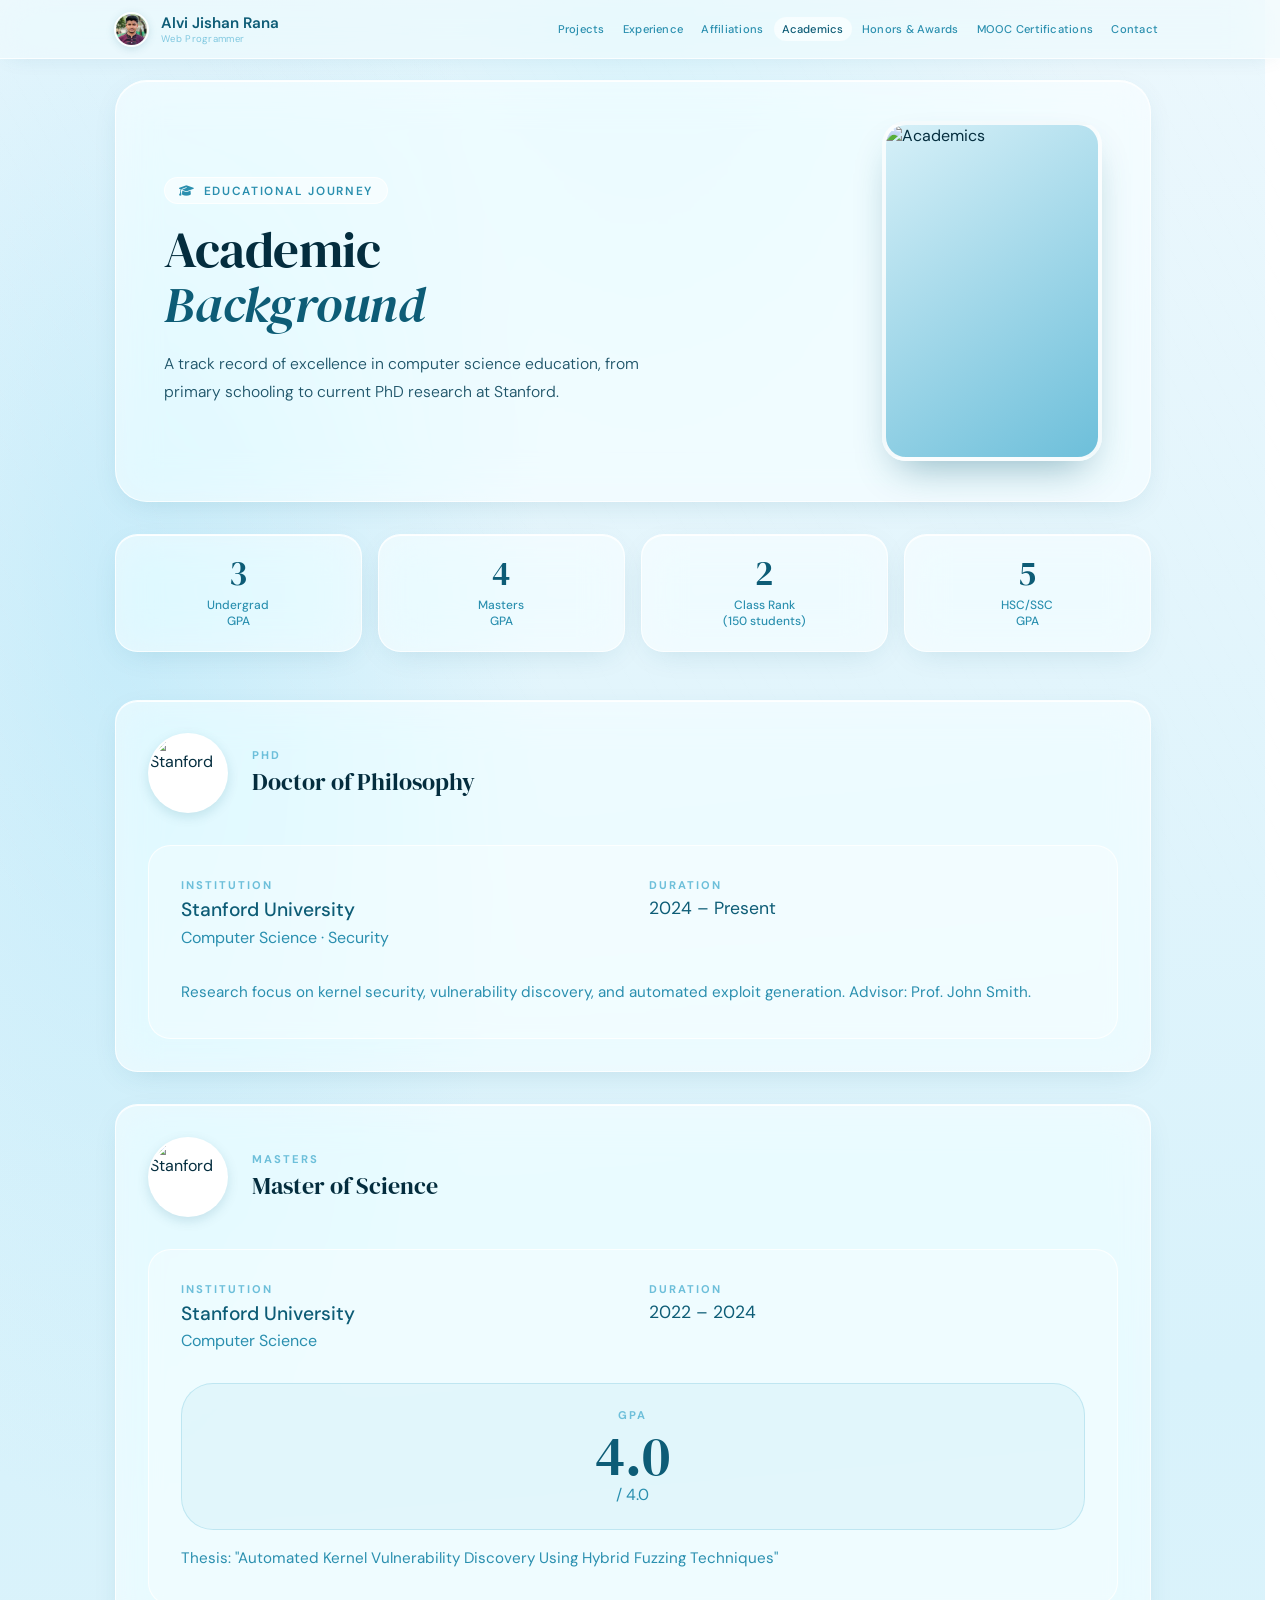
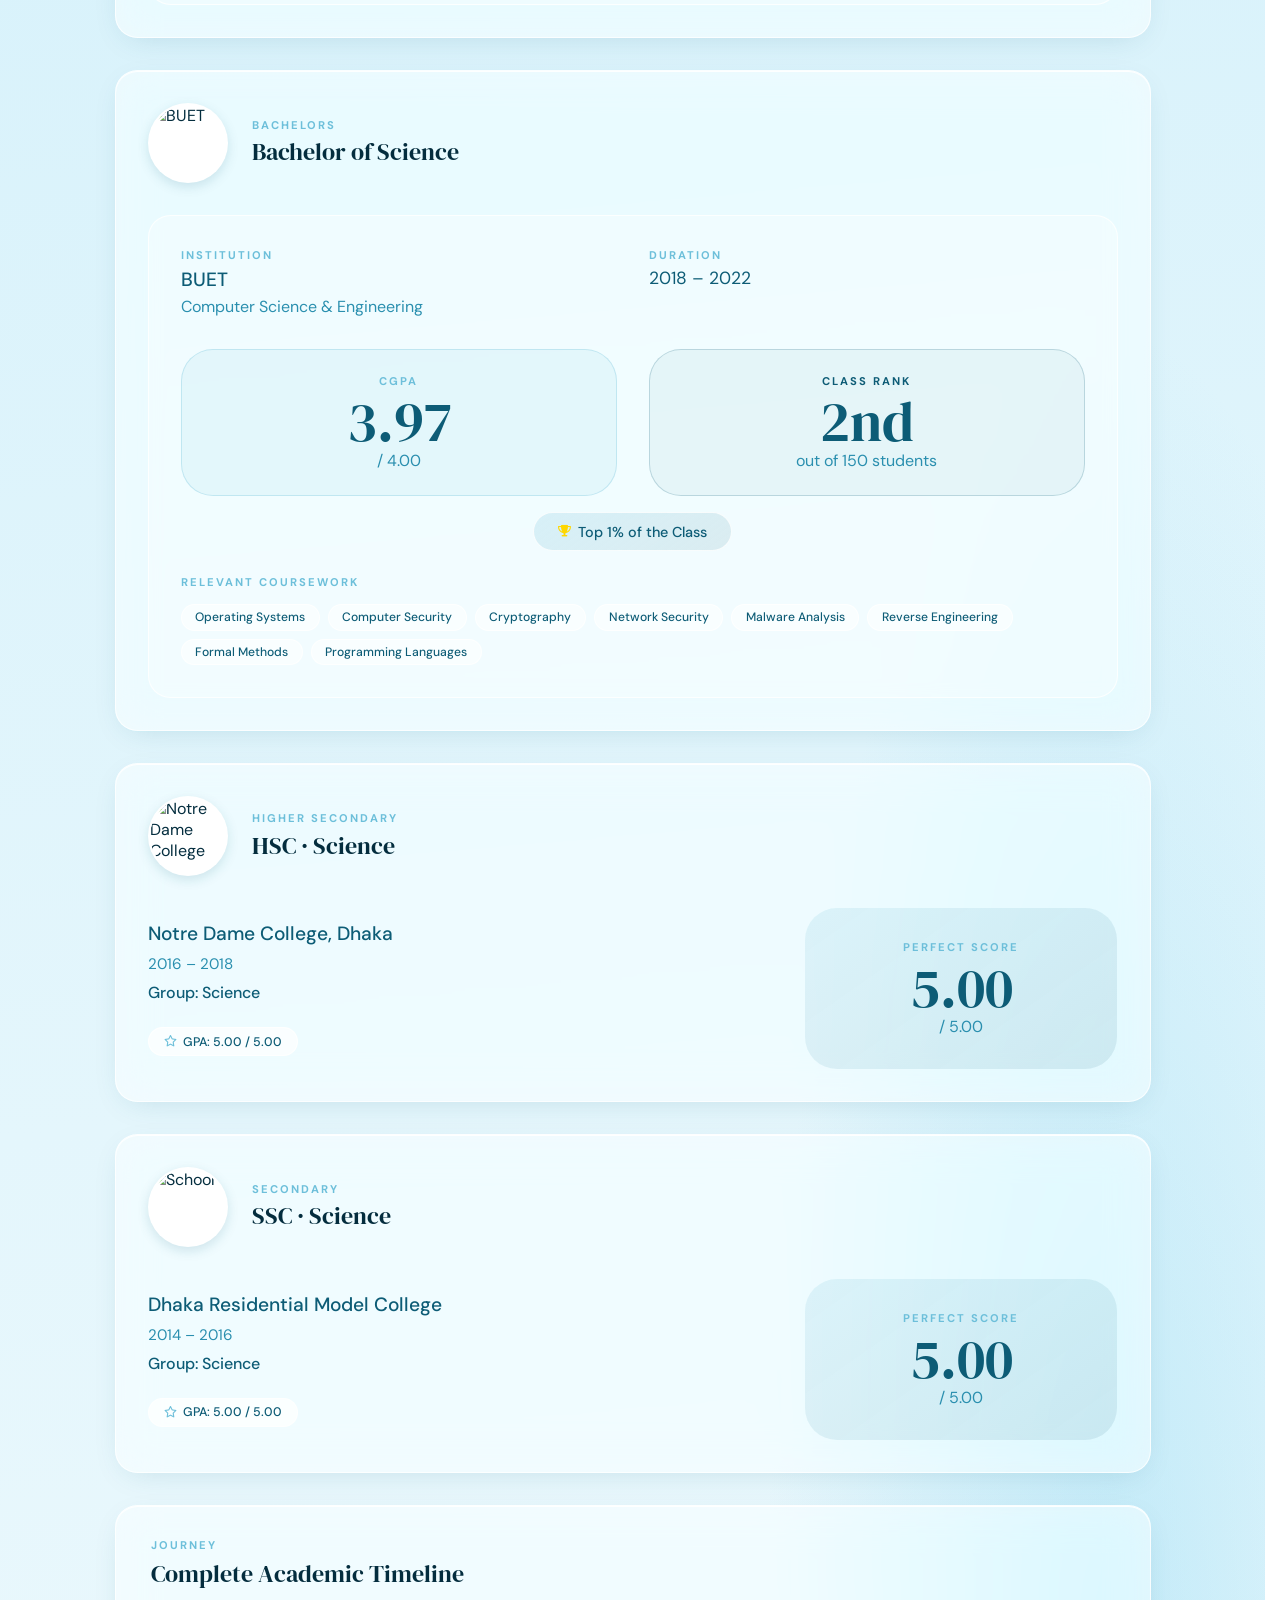
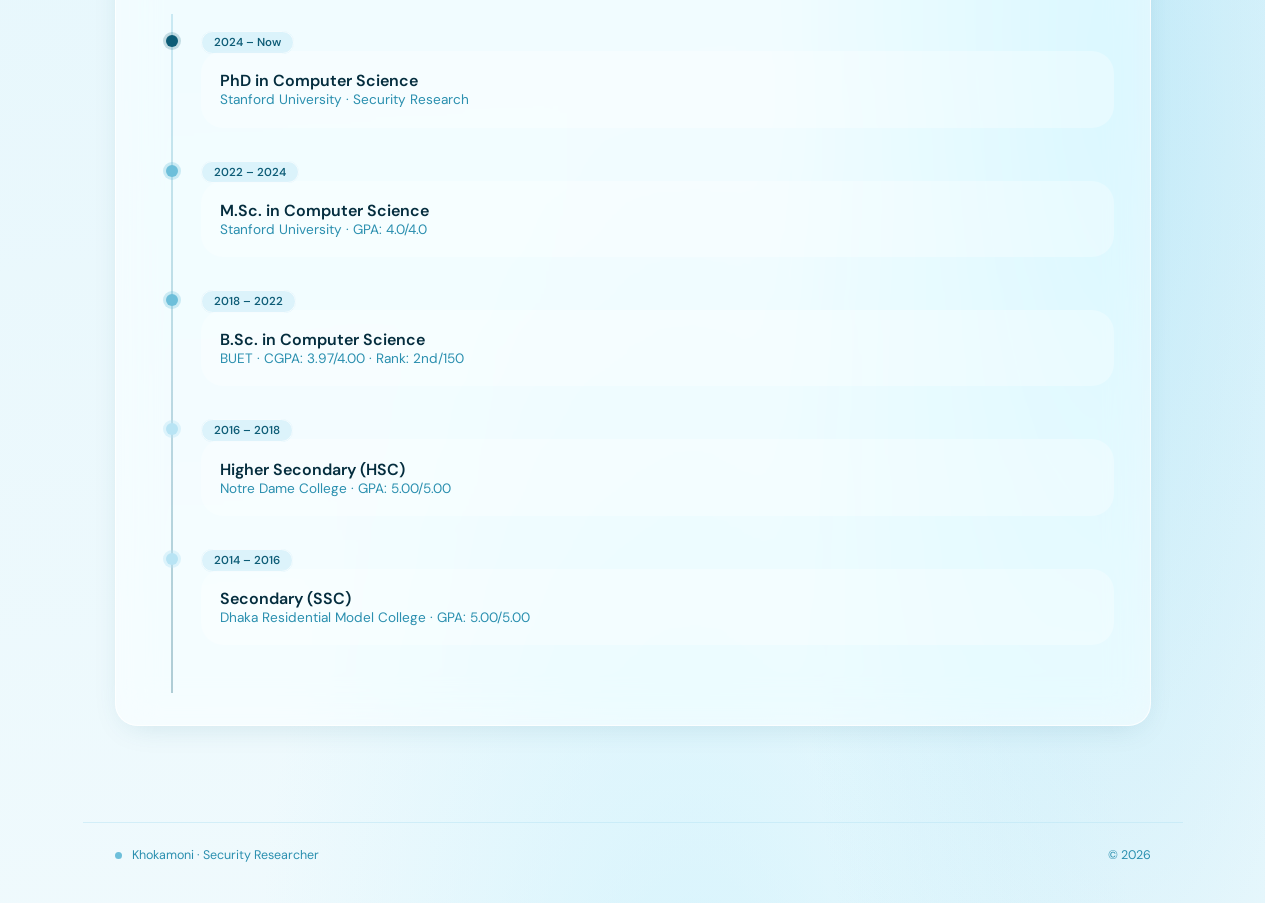
==== commit 54c0876b: "Changle the navbar" ====
--- a/academics.html
+++ b/academics.html
@@ -18,7 +18,7 @@
 </head>
 <body>
     <!-- Navbar (same structure) -->
-    <nav>
+    <!-- <nav>
         <div class="nav-inner">
             <a href="index.html" class="nav-brand">
                 <div class="profile-image-container">
@@ -73,7 +73,41 @@
                 <li><a href="contact.html">Contact</a></li>
             </ul>
         </div>
-    </nav>
+    </nav> -->
+
+    <nav>
+    <div class="nav-inner">
+        <a href="index.html" class="nav-brand">
+            <div class="profile-image-container">
+                <img src="images/profile/rana.jpg" alt="Alvi Jishan Rana" class="profile-image">
+            </div>
+            <div class="brand-text">
+                <span class="brand-name">Alvi Jishan Rana</span>
+                <span class="brand-alias">Web Programmer</span>
+            </div>
+        </a>
+        
+        <button class="menu-toggle" id="menuToggle">
+            <span class="menu-toggle__line menu-toggle__line--1"></span>
+            <span class="menu-toggle__line menu-toggle__line--2"></span>
+        </button>
+        
+        <ul class="nav-links" id="navLinks">
+            <!-- <li><a href="research.html">Research</a></li> -->
+            <!-- <li><a href="publications.html">Publications</a></li> -->
+            <!-- <li><a href="cves.html">CVEs</a></li> -->
+            <li><a href="projects.html">Projects</a></li>
+            <li><a href="experience.html">Experience</a></li>
+            <li><a href="affiliation.html">Affiliations</a></li>
+            <li><a href="academics.html">Academics</a></li>
+            <li><a href="achievements.html">Honors & Awards</a></li>
+            <li><a href="mooc.html">MOOC Certifications</a></li>
+            <!-- <li><a href="blog/index.html">Blog</a></li> -->
+            <li><a href="contact.html">Contact</a></li>
+        </ul>
+    </div>
+</nav>
+
 
     <main class="page">
         <!-- Hero -->
--- a/css/style.css
+++ b/css/style.css
@@ -1,5 +1,5 @@
 /* ============================================
-   CLEAR WATER THEME - Complete CSS
+   CLEAR WATER THEME - Complete CSS (CLEANED)
    ============================================ */
 
 :root {
@@ -78,8 +78,10 @@
 
 /* ===== NAVBAR ===== */
 nav {
-    position: sticky;
+    position: fixed;
     top: 0;
+    left: 0;
+    right: 0;
     z-index: 200;
     background: rgba(240, 250, 253, 0.72);
     backdrop-filter: var(--glass-blur);
@@ -98,6 +100,15 @@
     align-items: center;
     justify-content: space-between;
     position: relative;
+}
+
+/* Page wrapper - FIXED for navbar spacing */
+.page {
+    position: relative;
+    z-index: 10;
+    max-width: var(--max-w);
+    margin: 0 auto;
+    padding: 80px 2rem 6rem;  /* Increased top padding to clear fixed navbar */
 }
 
 /* Brand Styles */
@@ -162,10 +173,11 @@
 .nav-links {
     display: flex;
     align-items: center;
-    gap: 0.2rem;
+    gap: 0.15rem;
     list-style: none;
     margin: 0;
     padding: 0;
+    flex-wrap: wrap;
 }
 
 .nav-links li {
@@ -175,11 +187,11 @@
 }
 
 .nav-links a {
-    font-size: 0.75rem;
+    font-size: 0.7rem;
     font-weight: 500;
     color: var(--w-current);
     text-decoration: none;
-    padding: 0.35rem 0.6rem;
+    padding: 0.3rem 0.5rem;
     border-radius: 100px;
     transition: var(--trans);
     display: inline-block;
@@ -193,69 +205,12 @@
     color: var(--w-depth);
 }
 
-/* Dropdown Styles */
-.dropdown-toggle {
-    display: flex;
-    align-items: center;
-    gap: 0.3rem;
-}
-
+/* Remove dropdown styles if not needed */
+.dropdown,
+.dropdown-toggle,
+.dropdown-menu,
 .dropdown-arrow {
-    font-size: 0.7rem;
-    transition: transform 0.3s ease;
-}
-
-.dropdown:hover .dropdown-arrow {
-    transform: rotate(180deg);
-}
-
-.dropdown-menu {
-    position: absolute;
-    top: 100%;
-    left: 0;
-    min-width: 200px;
-    background: rgba(240, 250, 253, 0.95);
-    backdrop-filter: var(--glass-blur);
-    border-radius: 12px;
-    padding: 0.5rem 0;
-    margin-top: 0.5rem;
-    list-style: none;
-    opacity: 0;
-    visibility: hidden;
-    transform: translateY(-10px);
-    transition: all 0.3s ease;
-    box-shadow: 0 8px 24px rgba(13, 92, 118, 0.15);
-    border: 1px solid var(--glass-border);
-    z-index: 1000;
-}
-
-.dropdown:hover .dropdown-menu {
-    opacity: 1;
-    visibility: visible;
-    transform: translateY(0);
-}
-
-.dropdown-menu li {
-    width: 100%;
-}
-
-.dropdown-menu a {
-    display: block;
-    padding: 0.6rem 1.2rem;
-    font-size: 0.8rem;
-    border-radius: 0;
-    white-space: nowrap;
-    width: 100%;
-    text-align: left;
-}
-
-.dropdown-menu a:hover {
-    background: rgba(255, 255, 255, 0.8);
-}
-
-.dropdown-menu a.active {
-    background: rgba(255, 255, 255, 0.8);
-    font-weight: 600;
+    display: none;
 }
 
 /* Menu Toggle */
@@ -303,13 +258,45 @@
     top: 19px;
 }
 
-/* ===== PAGE WRAPPER ===== */
-.page {
-    position: relative;
-    z-index: 10;
-    max-width: var(--max-w);
-    margin: 0 auto;
-    padding: 3.5rem 2rem 6rem;
+/* Responsive for smaller screens */
+@media (max-width: 1100px) {
+    .nav-links a {
+        font-size: 0.65rem;
+        padding: 0.25rem 0.4rem;
+    }
+}
+
+@media (max-width: 900px) {
+    .nav-links a {
+        font-size: 0.6rem;
+        padding: 0.2rem 0.35rem;
+    }
+
+    .two-col {
+        grid-template-columns: 1fr;
+    }
+
+    .hero {
+        padding: 2.5rem 2rem;
+    }
+
+    .contact-panel {
+        padding: 2rem 1.8rem;
+    }
+}
+
+@media (max-width: 820px) {
+    .two-col {
+        grid-template-columns: 1fr;
+    }
+
+    .hero {
+        padding: 2.5rem 2rem;
+    }
+
+    .contact-panel {
+        padding: 2rem 1.8rem;
+    }
 }
 
 /* ===== GLASS CARD BASE ===== */
@@ -412,8 +399,8 @@
 
 .hero-avatar-container {
     flex: 0 0 auto;
-    width: 180px;
-    height: 180px;
+    width: 220px;
+    height: 340px;
     border-radius: 24px;
     overflow: hidden;
     background: linear-gradient(145deg, var(--w-shallow), var(--w-teal));
@@ -1410,6 +1397,7 @@
     }
 }
 
+/* Mobile styles consolidated */
 @media (max-width: 768px) {
     .nav-inner {
         padding: 0 1rem;
@@ -1462,53 +1450,18 @@
         transform: translateY(0);
     }
 
-    .nav-links li:nth-child(1) {
-        --item-index: 1;
-    }
-
-    .nav-links li:nth-child(2) {
-        --item-index: 2;
-    }
-
-    .nav-links li:nth-child(3) {
-        --item-index: 3;
-    }
-
-    .nav-links li:nth-child(4) {
-        --item-index: 4;
-    }
-
-    .nav-links li:nth-child(5) {
-        --item-index: 5;
-    }
-
-    .nav-links li:nth-child(6) {
-        --item-index: 6;
-    }
-
-    .nav-links li:nth-child(7) {
-        --item-index: 7;
-    }
-
-    .nav-links li:nth-child(8) {
-        --item-index: 8;
-    }
-
-    .nav-links li:nth-child(9) {
-        --item-index: 9;
-    }
-
-    .nav-links li:nth-child(10) {
-        --item-index: 10;
-    }
-
-    .nav-links li:nth-child(11) {
-        --item-index: 11;
-    }
-
-    .nav-links li:nth-child(12) {
-        --item-index: 12;
-    }
+    .nav-links li:nth-child(1) { --item-index: 1; }
+    .nav-links li:nth-child(2) { --item-index: 2; }
+    .nav-links li:nth-child(3) { --item-index: 3; }
+    .nav-links li:nth-child(4) { --item-index: 4; }
+    .nav-links li:nth-child(5) { --item-index: 5; }
+    .nav-links li:nth-child(6) { --item-index: 6; }
+    .nav-links li:nth-child(7) { --item-index: 7; }
+    .nav-links li:nth-child(8) { --item-index: 8; }
+    .nav-links li:nth-child(9) { --item-index: 9; }
+    .nav-links li:nth-child(10) { --item-index: 10; }
+    .nav-links li:nth-child(11) { --item-index: 11; }
+    .nav-links li:nth-child(12) { --item-index: 12; }
 
     .nav-links a {
         font-size: 1rem;
@@ -1542,6 +1495,15 @@
     .profile-image-container {
         width: 30px;
         height: 30px;
+    }
+
+    .page {
+        padding: 70px 1rem 4rem;
+    }
+
+    .hero-avatar-container {
+        width: 160px;
+        height: 240px;
     }
 
     .dropdown-menu {
@@ -1579,7 +1541,7 @@
 
 @media (max-width: 560px) {
     .page {
-        padding: 2rem 1.1rem 4rem;
+        padding: 70px 1rem 4rem;
     }
 
     .hero {
@@ -1588,8 +1550,8 @@
     }
 
     .hero-avatar-container {
-        width: 110px;
-        height: 110px;
+        width: 120px;
+        height: 180px;
     }
 }
 
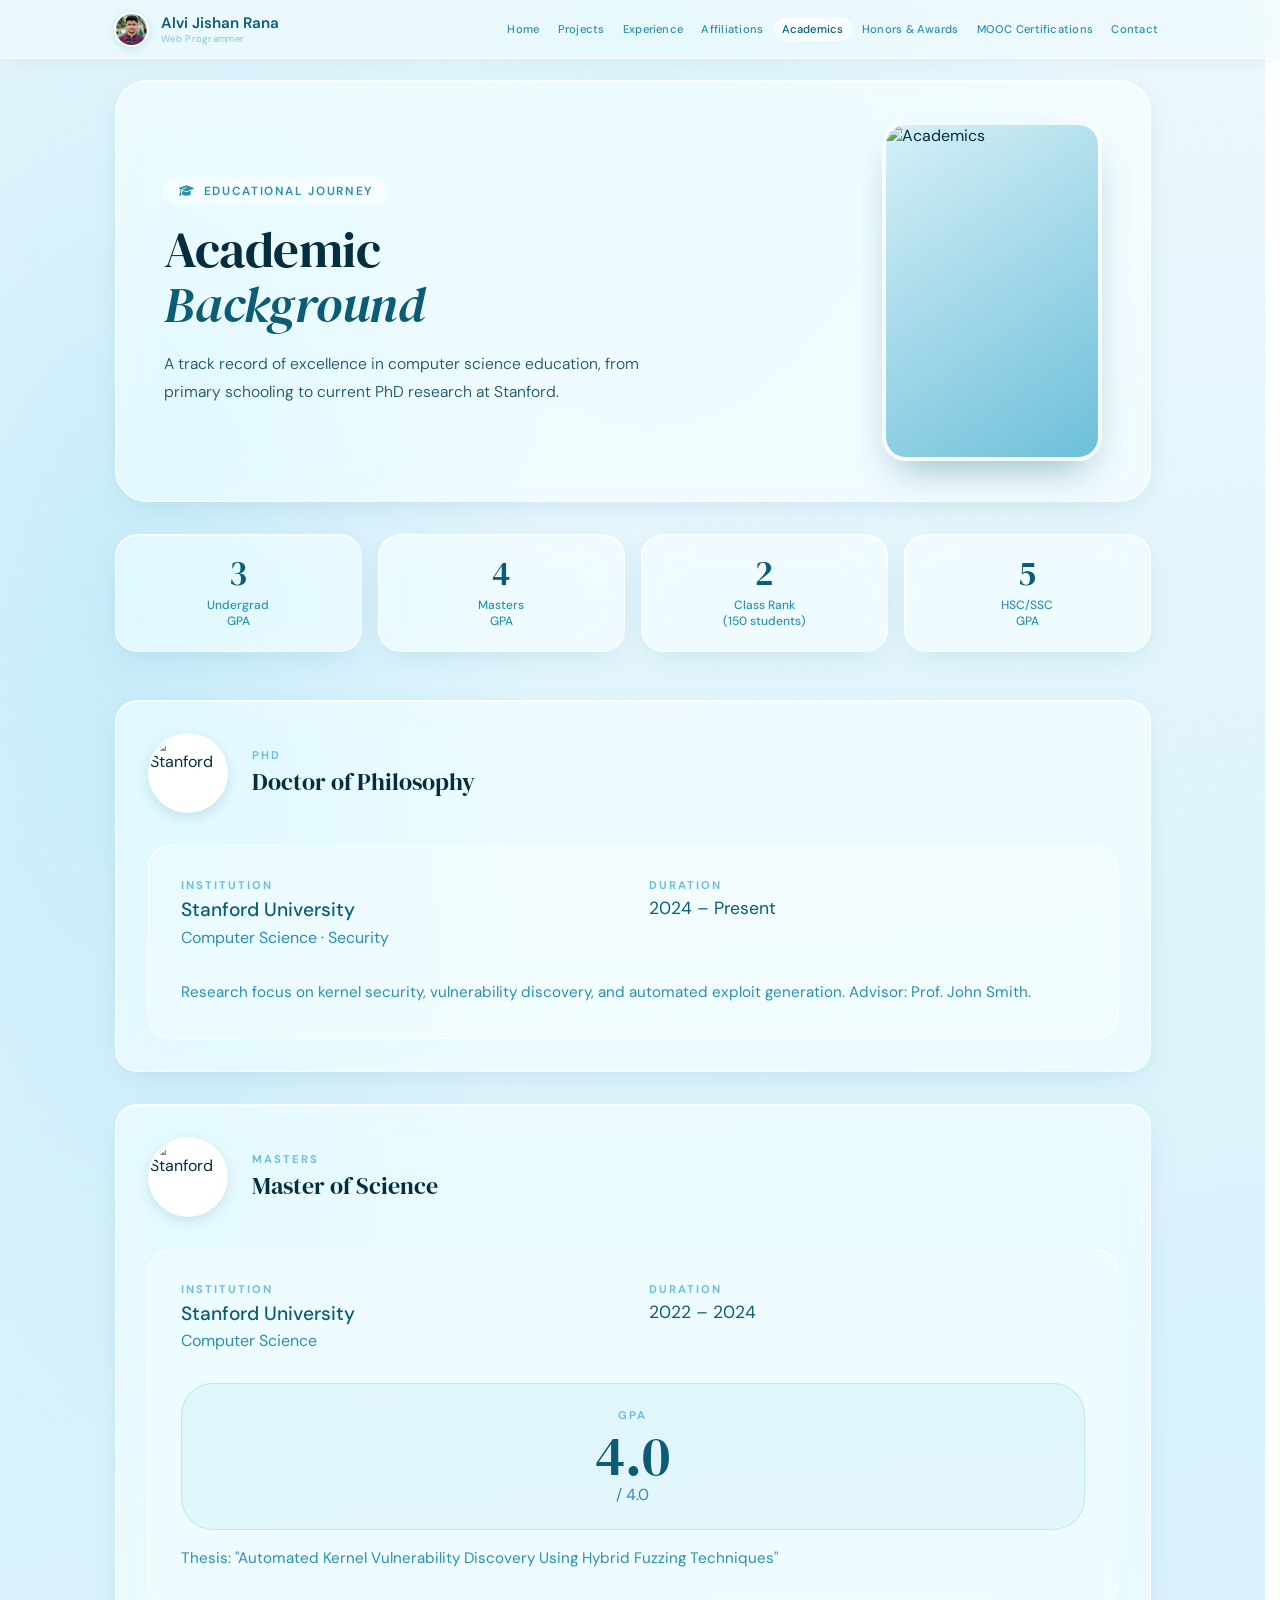
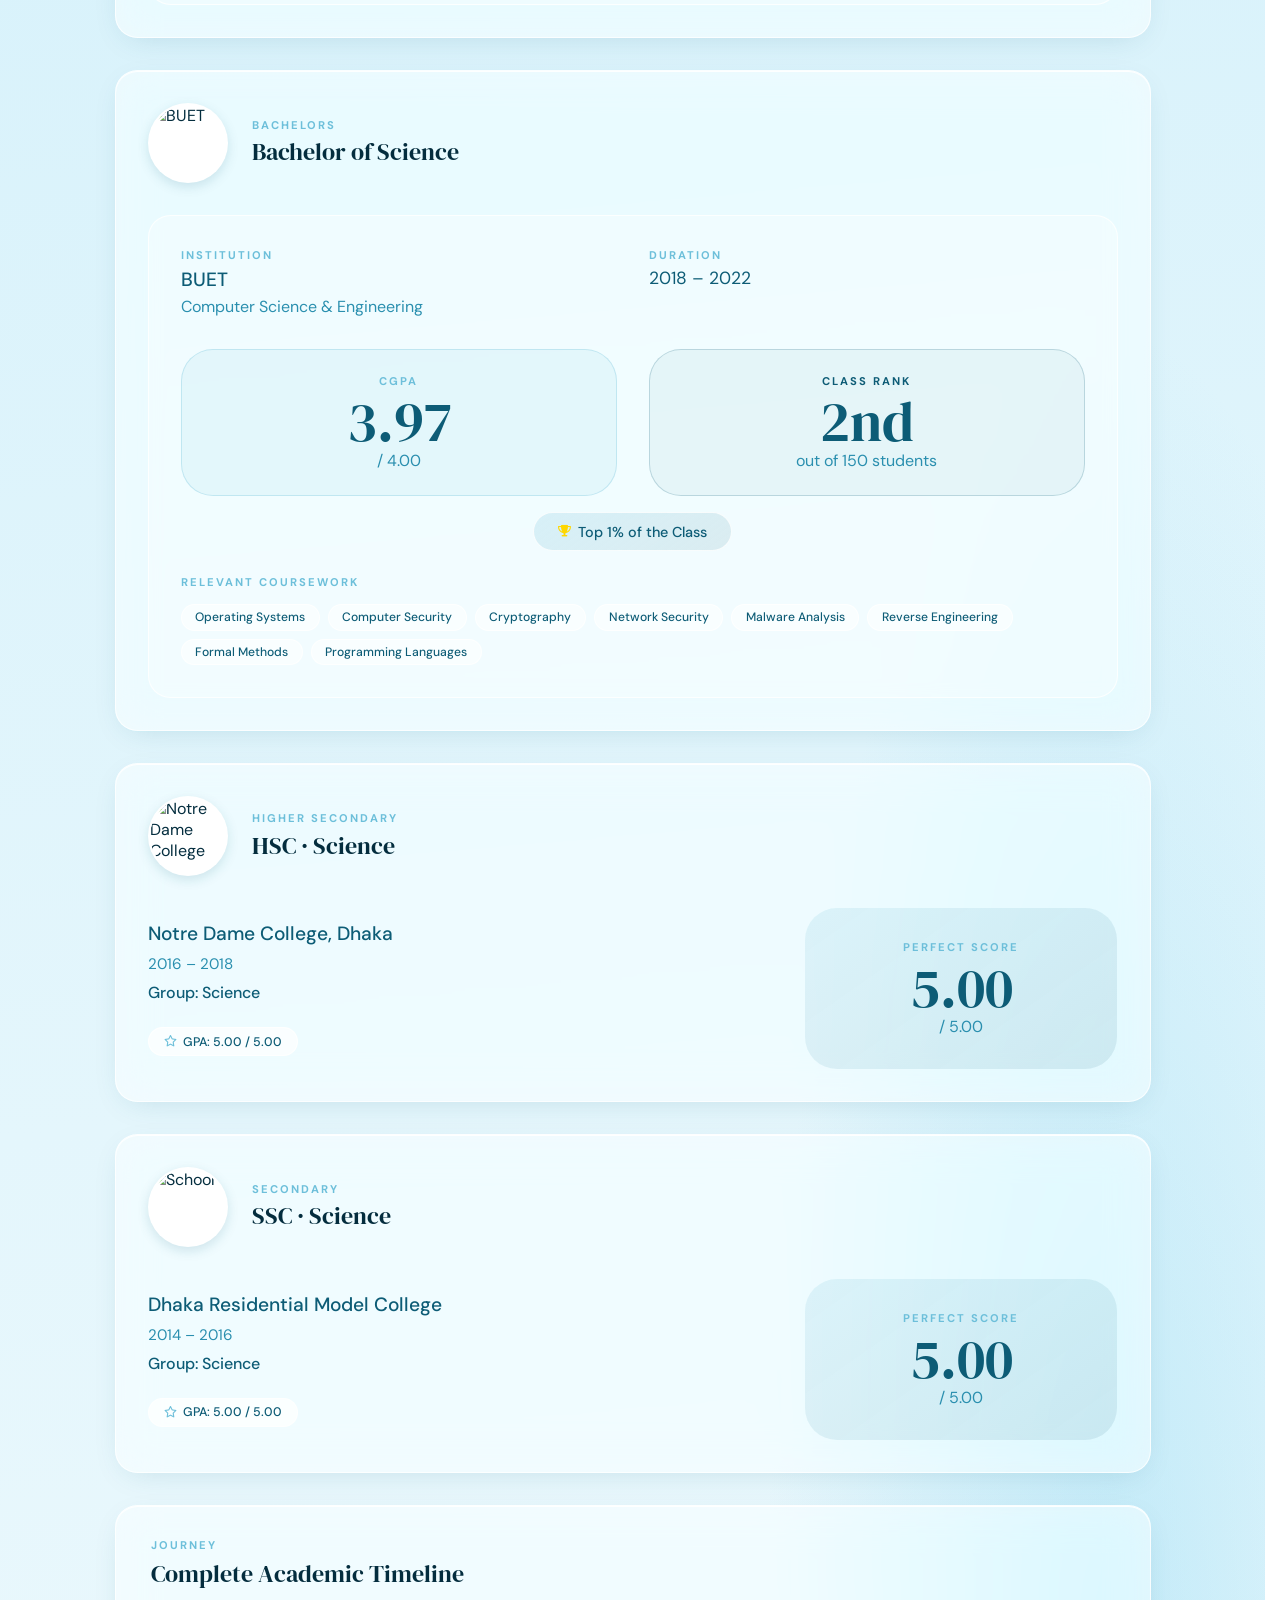
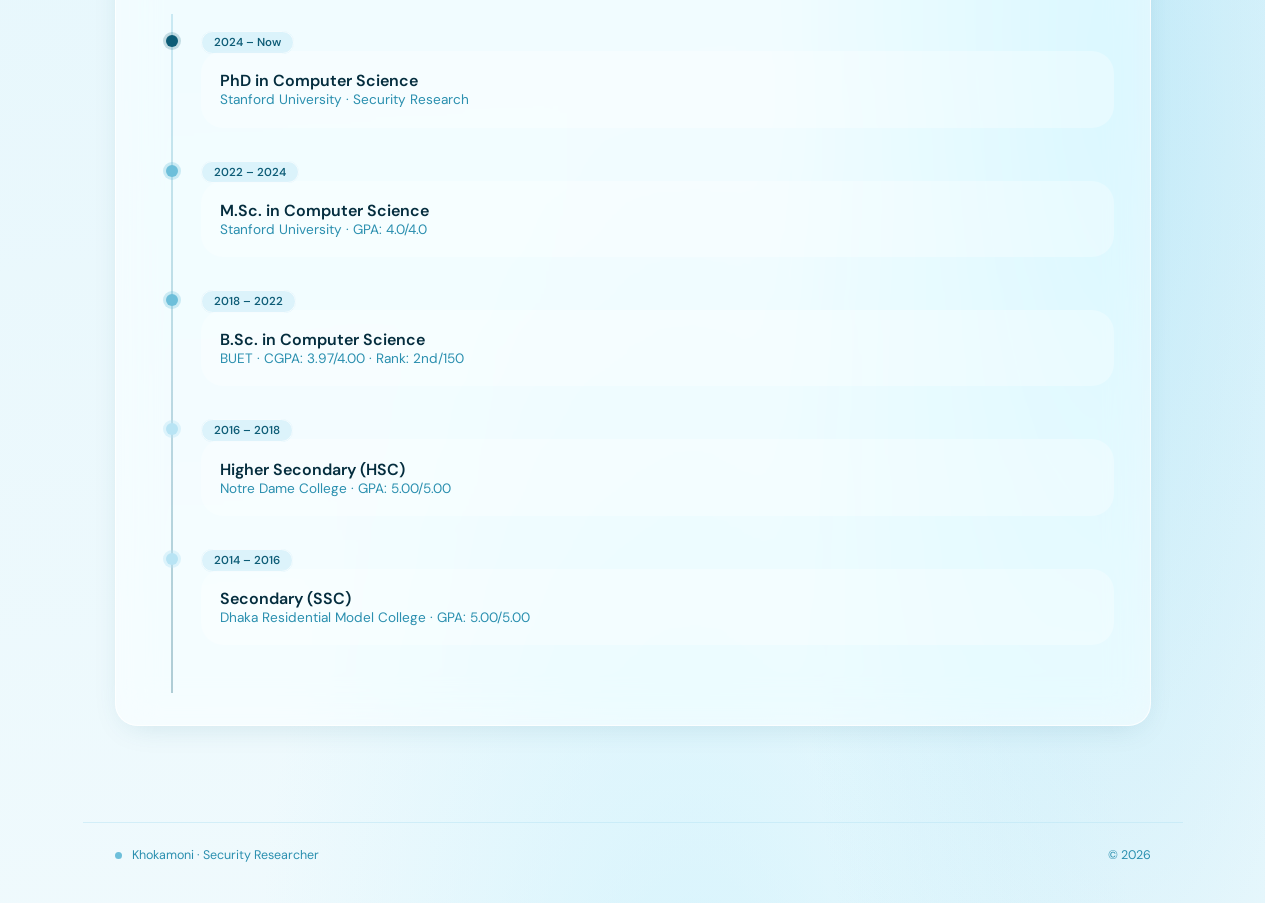
==== commit 8d060a28: "Add home link in navbar" ====
--- a/academics.html
+++ b/academics.html
@@ -96,6 +96,7 @@
             <!-- <li><a href="research.html">Research</a></li> -->
             <!-- <li><a href="publications.html">Publications</a></li> -->
             <!-- <li><a href="cves.html">CVEs</a></li> -->
+             <li><a href="index.html">Home</a></li>
             <li><a href="projects.html">Projects</a></li>
             <li><a href="experience.html">Experience</a></li>
             <li><a href="affiliation.html">Affiliations</a></li>
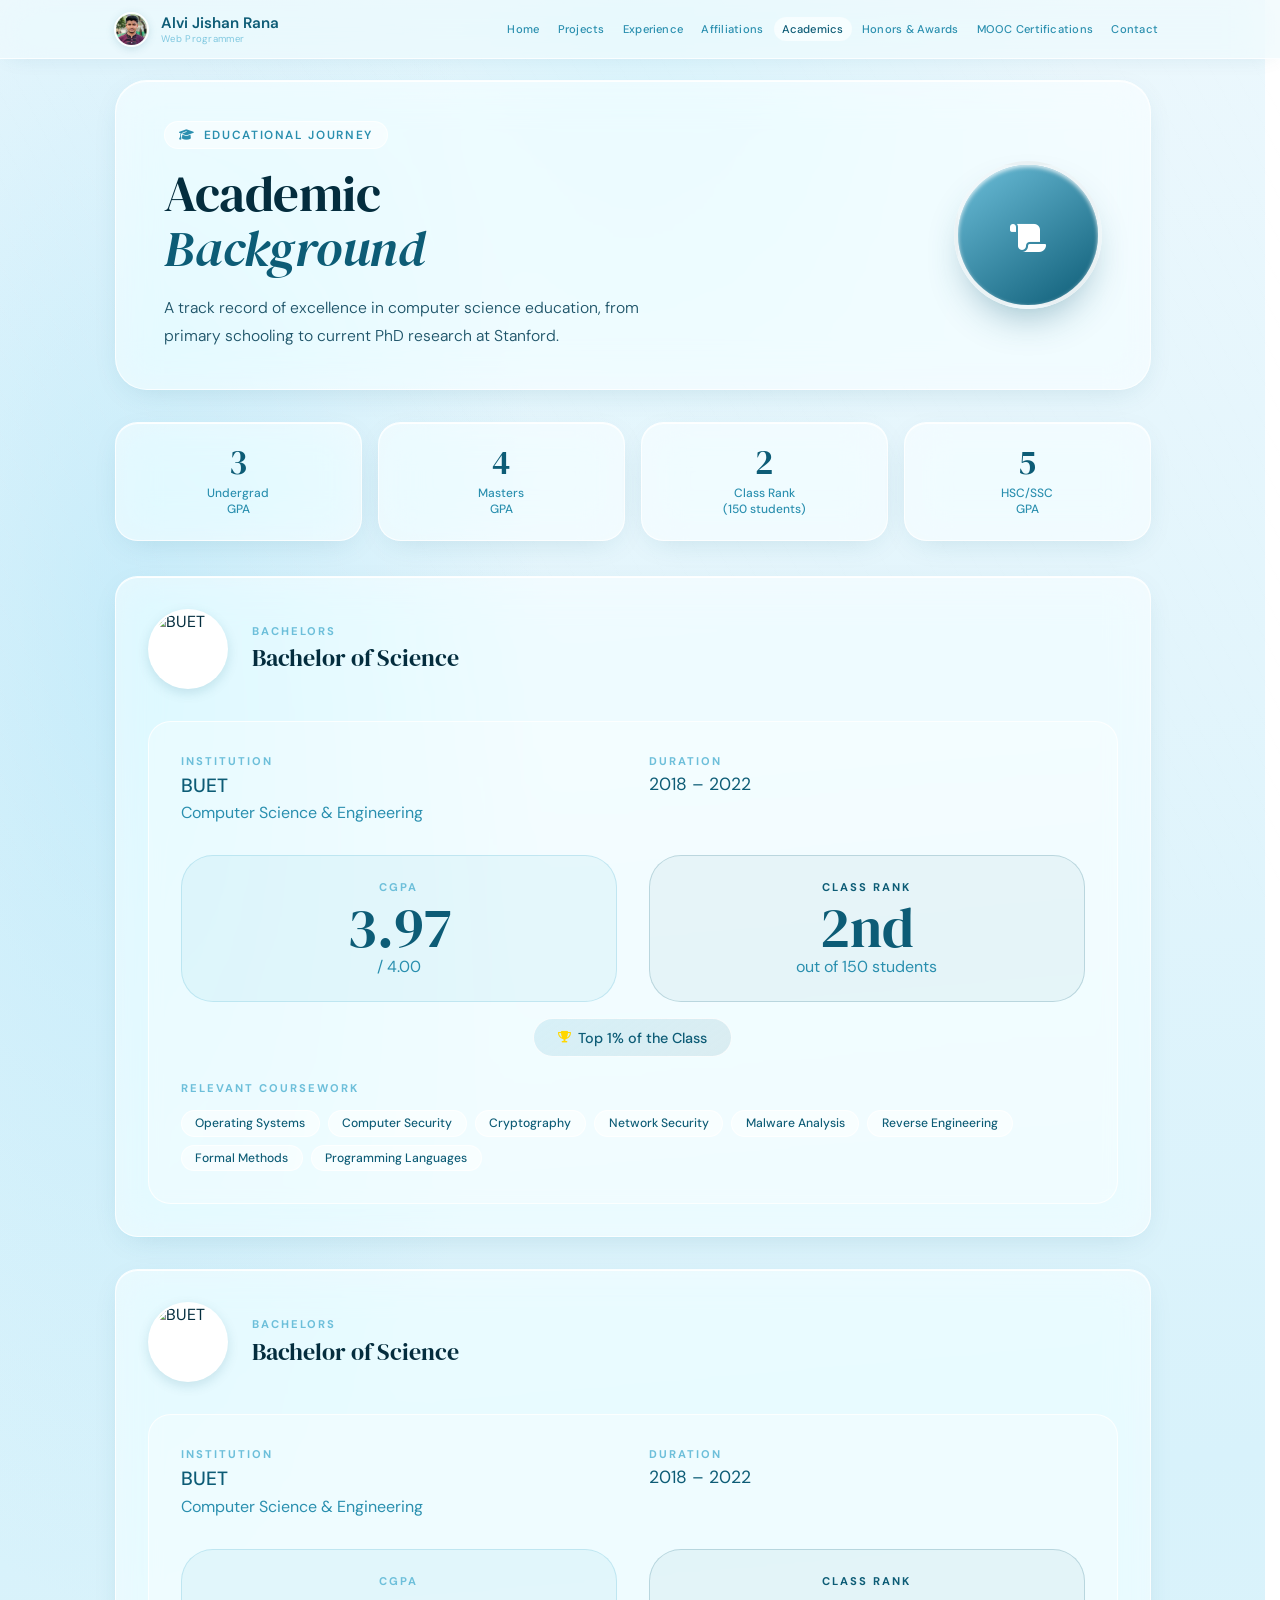
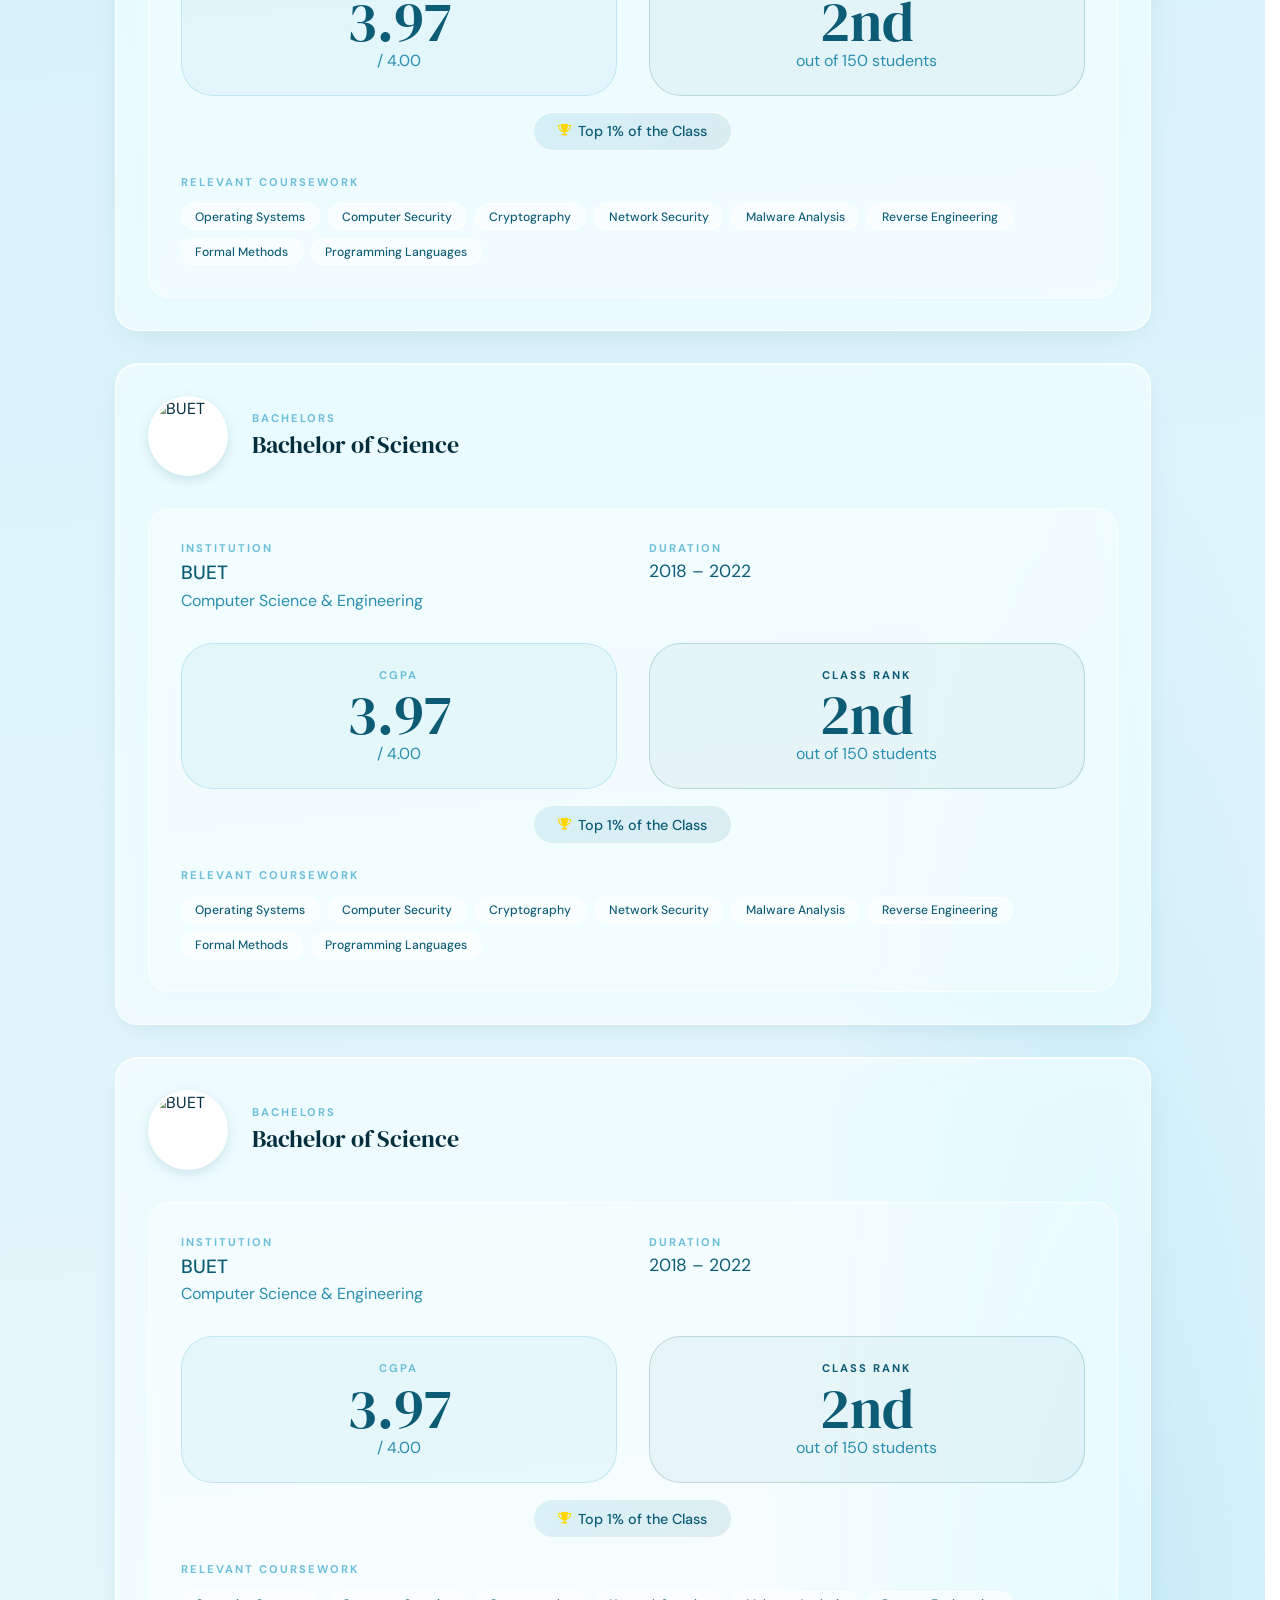
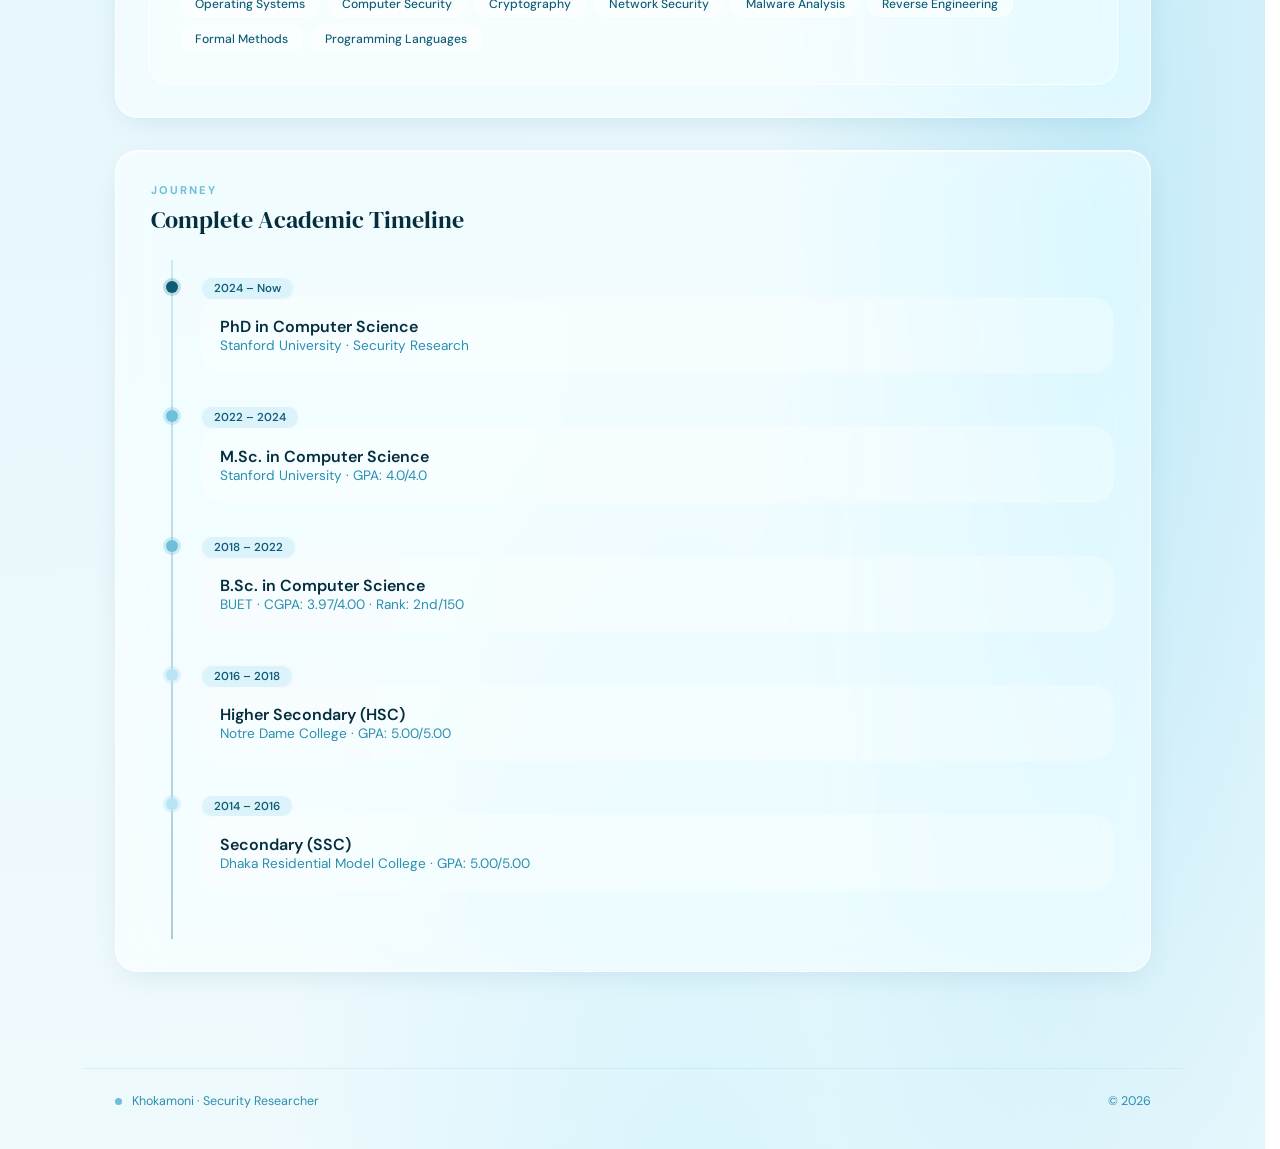
==== commit e4926302: "few fiexex" ====
--- a/academics.html
+++ b/academics.html
@@ -124,9 +124,10 @@
                     from primary schooling to current PhD research at Stanford.
                 </p>
             </div>
-            <div class="hero-avatar-container">
-                <img src="images/profile/academics-bio.jpg" alt="Academics" class="hero-bio-image">
-            </div>
+            <div class="hero-avatar" style="background: linear-gradient(145deg, var(--w-teal), var(--w-depth));">
+        <span><i class="fa-solid fa-scroll" style="color: white; font-size: 2rem;"></i></span>
+    </div>
+
         </section>
 
         <!-- Stats -->
@@ -148,77 +149,6 @@
                 <div class="stat-lbl">HSC/SSC<br>GPA</div>
             </div>
         </div>
-
-        <!-- PhD Section -->
-        <section style="margin-top: 3rem;">
-            <div class="panel glass" style="padding: 2rem; margin-bottom: 2rem;">
-                <div class="academic-header">
-                    <div class="academic-icon" style="background: white;">
-                        <img src="images/institutions/stanford-logo.png" alt="Stanford" class="circular-logo">
-                    </div>
-                    <div>
-                        <p class="sec-eye" style="margin-bottom: 0.2rem;">PhD</p>
-                        <h2 class="sec-title" style="margin-bottom: 0;">Doctor of Philosophy</h2>
-                    </div>
-                </div>
-
-                <div class="academic-detail-card">
-                    <div class="academic-info-grid">
-                        <div>
-                            <p class="sec-eye" style="margin-bottom: 0.3rem;">Institution</p>
-                            <p class="academic-institution-name">Stanford University</p>
-                            <p class="academic-field-study">Computer Science · Security</p>
-                        </div>
-                        <div>
-                            <p class="sec-eye" style="margin-bottom: 0.3rem;">Duration</p>
-                            <p class="academic-duration">2024 – Present</p>
-                        </div>
-                    </div>
-                    <p style="font-size: 0.95rem; color: var(--w-current); line-height: 1.7;">
-                        Research focus on kernel security, vulnerability discovery, and automated exploit generation.
-                        Advisor: Prof. John Smith.
-                    </p>
-                </div>
-            </div>
-
-            <!-- Masters Section -->
-            <div class="panel glass" style="padding: 2rem; margin-bottom: 2rem;">
-                <div class="academic-header">
-                    <div class="academic-icon" style="background: white;">
-                        <img src="images/institutions/stanford-logo.png" alt="Stanford" class="circular-logo">
-                    </div>
-                    <div>
-                        <p class="sec-eye" style="margin-bottom: 0.2rem;">Masters</p>
-                        <h2 class="sec-title" style="margin-bottom: 0;">Master of Science</h2>
-                    </div>
-                </div>
-
-                <div class="academic-detail-card">
-                    <div class="academic-info-grid">
-                        <div>
-                            <p class="sec-eye" style="margin-bottom: 0.3rem;">Institution</p>
-                            <p class="academic-institution-name">Stanford University</p>
-                            <p class="academic-field-study">Computer Science</p>
-                        </div>
-                        <div>
-                            <p class="sec-eye" style="margin-bottom: 0.3rem;">Duration</p>
-                            <p class="academic-duration">2022 – 2024</p>
-                        </div>
-                    </div>
-
-                    <div class="academic-gpa-row">
-                        <div class="academic-gpa-card">
-                            <p class="sec-eye" style="color: var(--w-teal);">GPA</p>
-                            <p class="academic-gpa-value">4.0</p>
-                            <p class="academic-gpa-scale">/ 4.0</p>
-                        </div>
-                    </div>
-
-                    <p style="font-size: 0.95rem; color: var(--w-current); line-height: 1.7; margin-top: 1rem;">
-                        Thesis: "Automated Kernel Vulnerability Discovery Using Hybrid Fuzzing Techniques"
-                    </p>
-                </div>
-            </div>
 
             <!-- Bachelors Section -->
             <div class="panel glass" style="padding: 2rem; margin-bottom: 2rem;">
@@ -282,73 +212,191 @@
                 </div>
             </div>
 
-            <!-- Higher Secondary (HSC) -->
+             <!-- Bachelors Section -->
             <div class="panel glass" style="padding: 2rem; margin-bottom: 2rem;">
                 <div class="academic-header">
                     <div class="academic-icon" style="background: white;">
-                        <img src="images/institutions/ndc-logo.png" alt="Notre Dame College" class="circular-logo">
+                        <img src="images/institutions/buet-logo.png" alt="BUET" class="circular-logo">
                     </div>
                     <div>
-                        <p class="sec-eye" style="margin-bottom: 0.2rem;">Higher Secondary</p>
-                        <h2 class="sec-title" style="margin-bottom: 0;">HSC · Science</h2>
-                    </div>
-                </div>
-
-                <div class="school-grid">
-                    <div>
-                        <p class="school-institution">Notre Dame College, Dhaka</p>
-                        <p class="school-duration">2016 – 2018</p>
-                        <p class="school-group">Group: Science</p>
-                        
-                        <div style="margin-top: 1.5rem;">
-                            <span class="tag" style="background: rgba(255,255,255,0.7);">
-                                <i class="fa-regular fa-star"></i> GPA: 5.00 / 5.00
-                            </span>
-                        </div>
-                    </div>
-                    
-                    <div class="school-gpa-card">
-                        <p class="sec-eye" style="color: var(--w-teal);">Perfect Score</p>
-                        <p class="school-gpa-value">5.00</p>
-                        <p class="school-gpa-scale">/ 5.00</p>
-                    </div>
-                </div>
-            </div>
-
-            <!-- Secondary (SSC) -->
+                        <p class="sec-eye" style="margin-bottom: 0.2rem;">Bachelors</p>
+                        <h2 class="sec-title" style="margin-bottom: 0;">Bachelor of Science</h2>
+                    </div>
+                </div>
+
+                <div class="academic-detail-card">
+                    <div class="academic-info-grid">
+                        <div>
+                            <p class="sec-eye" style="margin-bottom: 0.3rem;">Institution</p>
+                            <p class="academic-institution-name">BUET</p>
+                            <p class="academic-field-study">Computer Science & Engineering</p>
+                        </div>
+                        <div>
+                            <p class="sec-eye" style="margin-bottom: 0.3rem;">Duration</p>
+                            <p class="academic-duration">2018 – 2022</p>
+                        </div>
+                    </div>
+
+                    <div class="academic-gpa-row">
+                        <div class="academic-gpa-card">
+                            <p class="sec-eye" style="color: var(--w-teal);">CGPA</p>
+                            <p class="academic-gpa-value">3.97</p>
+                            <p class="academic-gpa-scale">/ 4.00</p>
+                        </div>
+                        <div class="academic-rank-card">
+                            <p class="sec-eye" style="color: var(--w-depth);">Class Rank</p>
+                            <p class="academic-rank-value">2nd</p>
+                            <p class="academic-rank-desc">out of 150 students</p>
+                        </div>
+                    </div>
+
+                    <div class="academic-badge-container">
+                        <span class="tag academic-badge">
+                            <i class="fa-solid fa-trophy" style="color: #ffd700;"></i>
+                            Top 1% of the Class
+                        </span>
+                    </div>
+
+                    <!-- Key Courses -->
+                    <div style="margin-top: 1.5rem;">
+                        <p class="sec-eye" style="margin-bottom: 0.8rem;">Relevant Coursework</p>
+                        <div class="chips">
+                            <span class="chip">Operating Systems</span>
+                            <span class="chip">Computer Security</span>
+                            <span class="chip">Cryptography</span>
+                            <span class="chip">Network Security</span>
+                            <span class="chip">Malware Analysis</span>
+                            <span class="chip">Reverse Engineering</span>
+                            <span class="chip">Formal Methods</span>
+                            <span class="chip">Programming Languages</span>
+                        </div>
+                    </div>
+                </div>
+            </div>
+
+            <!-- Bachelors Section -->
             <div class="panel glass" style="padding: 2rem; margin-bottom: 2rem;">
                 <div class="academic-header">
                     <div class="academic-icon" style="background: white;">
-                        <img src="images/institutions/school-logo.png" alt="School" class="circular-logo">
+                        <img src="images/institutions/buet-logo.png" alt="BUET" class="circular-logo">
                     </div>
                     <div>
-                        <p class="sec-eye" style="margin-bottom: 0.2rem;">Secondary</p>
-                        <h2 class="sec-title" style="margin-bottom: 0;">SSC · Science</h2>
-                    </div>
-                </div>
-
-                <div class="school-grid">
+                        <p class="sec-eye" style="margin-bottom: 0.2rem;">Bachelors</p>
+                        <h2 class="sec-title" style="margin-bottom: 0;">Bachelor of Science</h2>
+                    </div>
+                </div>
+
+                <div class="academic-detail-card">
+                    <div class="academic-info-grid">
+                        <div>
+                            <p class="sec-eye" style="margin-bottom: 0.3rem;">Institution</p>
+                            <p class="academic-institution-name">BUET</p>
+                            <p class="academic-field-study">Computer Science & Engineering</p>
+                        </div>
+                        <div>
+                            <p class="sec-eye" style="margin-bottom: 0.3rem;">Duration</p>
+                            <p class="academic-duration">2018 – 2022</p>
+                        </div>
+                    </div>
+
+                    <div class="academic-gpa-row">
+                        <div class="academic-gpa-card">
+                            <p class="sec-eye" style="color: var(--w-teal);">CGPA</p>
+                            <p class="academic-gpa-value">3.97</p>
+                            <p class="academic-gpa-scale">/ 4.00</p>
+                        </div>
+                        <div class="academic-rank-card">
+                            <p class="sec-eye" style="color: var(--w-depth);">Class Rank</p>
+                            <p class="academic-rank-value">2nd</p>
+                            <p class="academic-rank-desc">out of 150 students</p>
+                        </div>
+                    </div>
+
+                    <div class="academic-badge-container">
+                        <span class="tag academic-badge">
+                            <i class="fa-solid fa-trophy" style="color: #ffd700;"></i>
+                            Top 1% of the Class
+                        </span>
+                    </div>
+
+                    <!-- Key Courses -->
+                    <div style="margin-top: 1.5rem;">
+                        <p class="sec-eye" style="margin-bottom: 0.8rem;">Relevant Coursework</p>
+                        <div class="chips">
+                            <span class="chip">Operating Systems</span>
+                            <span class="chip">Computer Security</span>
+                            <span class="chip">Cryptography</span>
+                            <span class="chip">Network Security</span>
+                            <span class="chip">Malware Analysis</span>
+                            <span class="chip">Reverse Engineering</span>
+                            <span class="chip">Formal Methods</span>
+                            <span class="chip">Programming Languages</span>
+                        </div>
+                    </div>
+                </div>
+            </div>
+
+             <!-- Bachelors Section -->
+            <div class="panel glass" style="padding: 2rem; margin-bottom: 2rem;">
+                <div class="academic-header">
+                    <div class="academic-icon" style="background: white;">
+                        <img src="images/institutions/buet-logo.png" alt="BUET" class="circular-logo">
+                    </div>
                     <div>
-                        <p class="school-institution">Dhaka Residential Model College</p>
-                        <p class="school-duration">2014 – 2016</p>
-                        <p class="school-group">Group: Science</p>
-                        
-                        <div style="margin-top: 1.5rem;">
-                            <span class="tag" style="background: rgba(255,255,255,0.7);">
-                                <i class="fa-regular fa-star"></i> GPA: 5.00 / 5.00
-                            </span>
-                        </div>
-                    </div>
-                    
-                    <div class="school-gpa-card">
-                        <p class="sec-eye" style="color: var(--w-teal);">Perfect Score</p>
-                        <p class="school-gpa-value">5.00</p>
-                        <p class="school-gpa-scale">/ 5.00</p>
-                    </div>
-                </div>
-            </div>
-        </section>
-
+                        <p class="sec-eye" style="margin-bottom: 0.2rem;">Bachelors</p>
+                        <h2 class="sec-title" style="margin-bottom: 0;">Bachelor of Science</h2>
+                    </div>
+                </div>
+
+                <div class="academic-detail-card">
+                    <div class="academic-info-grid">
+                        <div>
+                            <p class="sec-eye" style="margin-bottom: 0.3rem;">Institution</p>
+                            <p class="academic-institution-name">BUET</p>
+                            <p class="academic-field-study">Computer Science & Engineering</p>
+                        </div>
+                        <div>
+                            <p class="sec-eye" style="margin-bottom: 0.3rem;">Duration</p>
+                            <p class="academic-duration">2018 – 2022</p>
+                        </div>
+                    </div>
+
+                    <div class="academic-gpa-row">
+                        <div class="academic-gpa-card">
+                            <p class="sec-eye" style="color: var(--w-teal);">CGPA</p>
+                            <p class="academic-gpa-value">3.97</p>
+                            <p class="academic-gpa-scale">/ 4.00</p>
+                        </div>
+                        <div class="academic-rank-card">
+                            <p class="sec-eye" style="color: var(--w-depth);">Class Rank</p>
+                            <p class="academic-rank-value">2nd</p>
+                            <p class="academic-rank-desc">out of 150 students</p>
+                        </div>
+                    </div>
+
+                    <div class="academic-badge-container">
+                        <span class="tag academic-badge">
+                            <i class="fa-solid fa-trophy" style="color: #ffd700;"></i>
+                            Top 1% of the Class
+                        </span>
+                    </div>
+
+                    <!-- Key Courses -->
+                    <div style="margin-top: 1.5rem;">
+                        <p class="sec-eye" style="margin-bottom: 0.8rem;">Relevant Coursework</p>
+                        <div class="chips">
+                            <span class="chip">Operating Systems</span>
+                            <span class="chip">Computer Security</span>
+                            <span class="chip">Cryptography</span>
+                            <span class="chip">Network Security</span>
+                            <span class="chip">Malware Analysis</span>
+                            <span class="chip">Reverse Engineering</span>
+                            <span class="chip">Formal Methods</span>
+                            <span class="chip">Programming Languages</span>
+                        </div>
+                    </div>
+                </div>
+            </div>
         <!-- Academic Timeline -->
         <section style="margin-top: 2rem;">
             <div class="panel glass">
--- a/css/style.css
+++ b/css/style.css
@@ -396,6 +396,24 @@
     flex-wrap: wrap;
     margin-top: 2rem;
 }
+
+.hero-avatar {
+            flex: 0 0 auto; position: relative;
+            width: 148px; height: 148px; border-radius: 50%;
+            background: linear-gradient(145deg, var(--w-shallow) 0%, var(--w-mid) 50%, var(--w-teal) 100%);
+            border: 4px solid rgba(255,255,255,0.90);
+            box-shadow:
+                0 20px 40px -16px rgba(13, 92, 118, 0.45),
+                inset 0 2px 4px rgba(255,255,255,0.8);
+            display: flex; align-items: center; justify-content: center;
+        }
+
+        .hero-avatar span {
+            font-family: "DM Serif Display", serif;
+            font-size: 2.6rem; font-weight: 400; color: var(--w-depth);
+            letter-spacing: -0.02em; user-select: none;
+        }
+
 
 .hero-avatar-container {
     flex: 0 0 auto;
